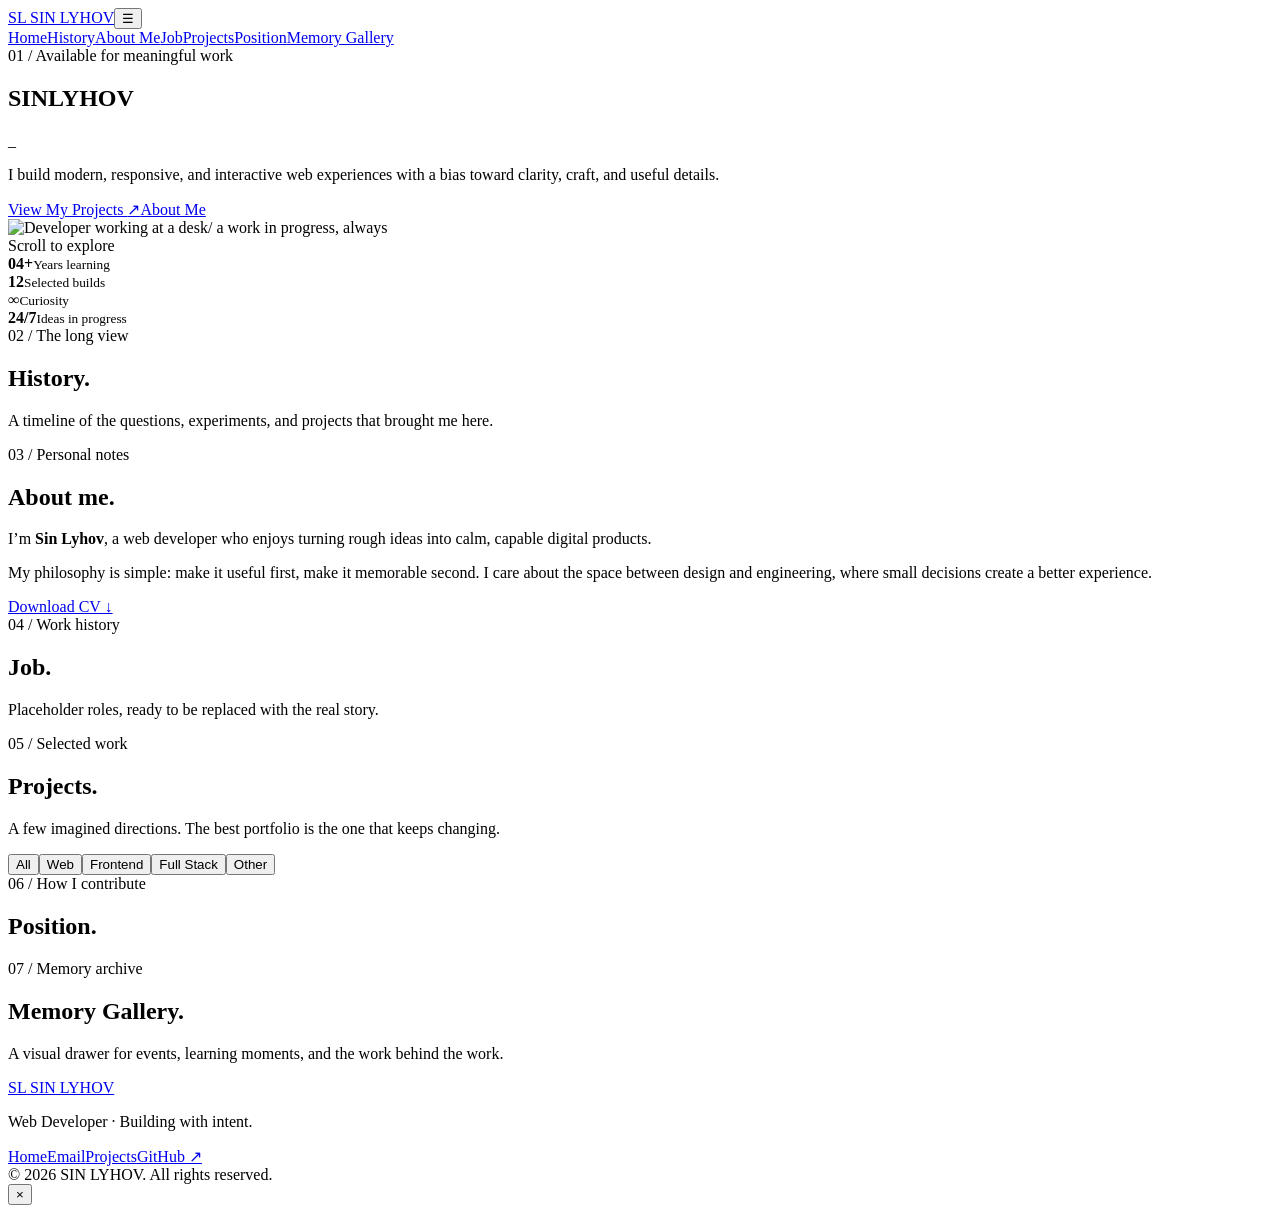
==== index.html @ 897a7275 "Feature Index Page" ====
<!doctype html>
<html lang="en">

<head>
    <meta charset="UTF-8">
    <meta name="viewport" content="width=device-width, initial-scale=1.0">
    <title>Sin Lyhov | Web Developer</title>
    <meta name="description"
        content="Personal portfolio of Sin Lyhov, a web developer creating modern and responsive web experiences.">
    <meta property="og:title" content="Sin Lyhov | Web Developer">
    <meta property="og:description" content="Modern, responsive, and interactive web experiences.">
    <link rel="stylesheet" href="styles.css">
</head>

<body>
    <nav class="nav" aria-label="Main navigation"><a class="brand" href="#home"><span class="brand-mark">SL</span> SIN
            LYHOV</a><button class="menu-btn" aria-label="Toggle navigation">☰</button>
        <div class="nav-links"><a class="active" href="#home">Home</a><a href="#history">History</a><a
                href="#about">About Me</a><a href="#job">Job</a><a href="#projects">Projects</a><a
                href="#position">Position</a><a href="#gallery">Memory Gallery</a></div>
    </nav>
    <main>
        <section class="hero" id="home">
            <div class="wrap hero-grid">
                <div><span class="eyebrow">01 / Available for meaningful work</span>
                    <h1>SIN<span>LYHOV</span></h1>
                    <div class="hero-copy">
                        <div class="typed" aria-label="Web Developer"></div><span class="cursor">_</span>
                        <p>I build modern, responsive, and interactive web experiences with a bias toward clarity,
                            craft, and useful details.</p>
                    </div>
                    <div class="actions"><a class="button" href="#projects">View My Projects <span>↗</span></a><a
                            class="button ghost" href="#about">About Me</a></div>
                </div>
                <div class="portrait-frame"><img class="portrait"
                        src="/image/image.png"
                        alt="Developer working at a desk"><span class="portrait-caption mono">/ a work in progress,
                        always</span></div>
            </div>
            <div class="wrap scroll-note">Scroll to explore</div>
        </section>
        <div class="wrap stats">
            <div class="stat"><strong>04+</strong><small>Years learning</small></div>
            <div class="stat"><strong>12</strong><small>Selected builds</small></div>
            <div class="stat"><strong>∞</strong><small>Curiosity</small></div>
            <div class="stat"><strong>24/7</strong><small>Ideas in progress</small></div>
        </div>
        <section class="section" id="history">
            <div class="wrap">
                <div class="section-heading">
                    <div><span class="eyebrow">02 / The long view</span>
                        <h2>History<span style="color:var(--lime)">.</span></h2>
                    </div>
                    <p class="lede">A timeline of the questions, experiments, and projects that brought me here.</p>
                </div>
                <div id="history-list" class="timeline"></div>
            </div>
        </section>
        <section class="section" id="about">
            <div class="wrap">
                <div class="section-heading">
                    <div><span class="eyebrow">03 / Personal notes</span>
                        <h2>About me<span style="color:var(--lime)">.</span></h2>
                    </div>
                </div>
                <div class="about-grid">
                    <div class="about-copy">
                        <p>I’m <strong>Sin Lyhov</strong>, a web developer who enjoys turning rough ideas into calm,
                            capable digital products.</p>
                        <p>My philosophy is simple: make it useful first, make it memorable second. I care about the
                            space between design and engineering, where small decisions create a better experience.</p>
                        <a class="button ghost" href="#" download>Download CV ↓</a>
                    </div>
                    <div id="skills" class="skill-grid"></div>
                </div>
            </div>
        </section>
        <section class="section" id="job">
            <div class="wrap">
                <div class="section-heading">
                    <div><span class="eyebrow">04 / Work history</span>
                        <h2>Job<span style="color:var(--lime)">.</span></h2>
                    </div>
                    <p class="lede">Placeholder roles, ready to be replaced with the real story.</p>
                </div>
                <div id="jobs" class="job-grid"></div>
            </div>
        </section>
        <section class="section" id="projects">
            <div class="wrap">
                <div class="section-heading">
                    <div><span class="eyebrow">05 / Selected work</span>
                        <h2>Projects<span style="color:var(--lime)">.</span></h2>
                    </div>
                    <p class="lede">A few imagined directions. The best portfolio is the one that keeps changing.</p>
                </div>
                <div class="project-filter"><button class="filter active" data-filter="All">All</button><button
                        class="filter" data-filter="Web">Web</button><button class="filter"
                        data-filter="Frontend">Frontend</button><button class="filter" data-filter="Full Stack">Full
                        Stack</button><button class="filter" data-filter="Other">Other</button></div>
                <div id="project-list" class="project-grid"></div>
            </div>
        </section>
        <section class="section" id="position">
            <div class="wrap">
                <div class="section-heading">
                    <div><span class="eyebrow">06 / How I contribute</span>
                        <h2>Position<span style="color:var(--lime)">.</span></h2>
                    </div>
                </div>
                <div id="positions" class="position-grid"></div>
            </div>
        </section>
        <section class="section" id="gallery">
            <div class="wrap">
                <div class="section-heading">
                    <div><span class="eyebrow">07 / Memory archive</span>
                        <h2>Memory Gallery<span style="color:var(--lime)">.</span></h2>
                    </div>
                    <p class="lede">A visual drawer for events, learning moments, and the work behind the work.</p>
                </div>
                <div id="gallery-list" class="gallery-grid"></div>
            </div>
        </section>
    </main>
    <footer class="footer">
        <div class="wrap">
            <div class="footer-row">
                <div><a class="brand" href="#home"><span class="brand-mark">SL</span> SIN LYHOV</a>
                    <p>Web Developer · Building with intent.</p>
                </div>
                <div class="footer-links"><a href="#home">Home</a><a href="mailto:hello@example.com">Email</a><a
                        href="#projects">Projects</a><a href="https://github.com" target="_blank"
                        rel="noreferrer">GitHub ↗</a></div>
            </div>
            <div class="copyright">© 2026 SIN LYHOV. All rights reserved.</div>
        </div>
    </footer>
    <div class="lightbox" role="dialog" aria-modal="true" aria-label="Image preview"><button class="close"
            aria-label="Close image preview">×</button><img src="" alt=""></div>
    <script src="data.js"></script>
    <script src="app.js"></script>
</body>

</html>
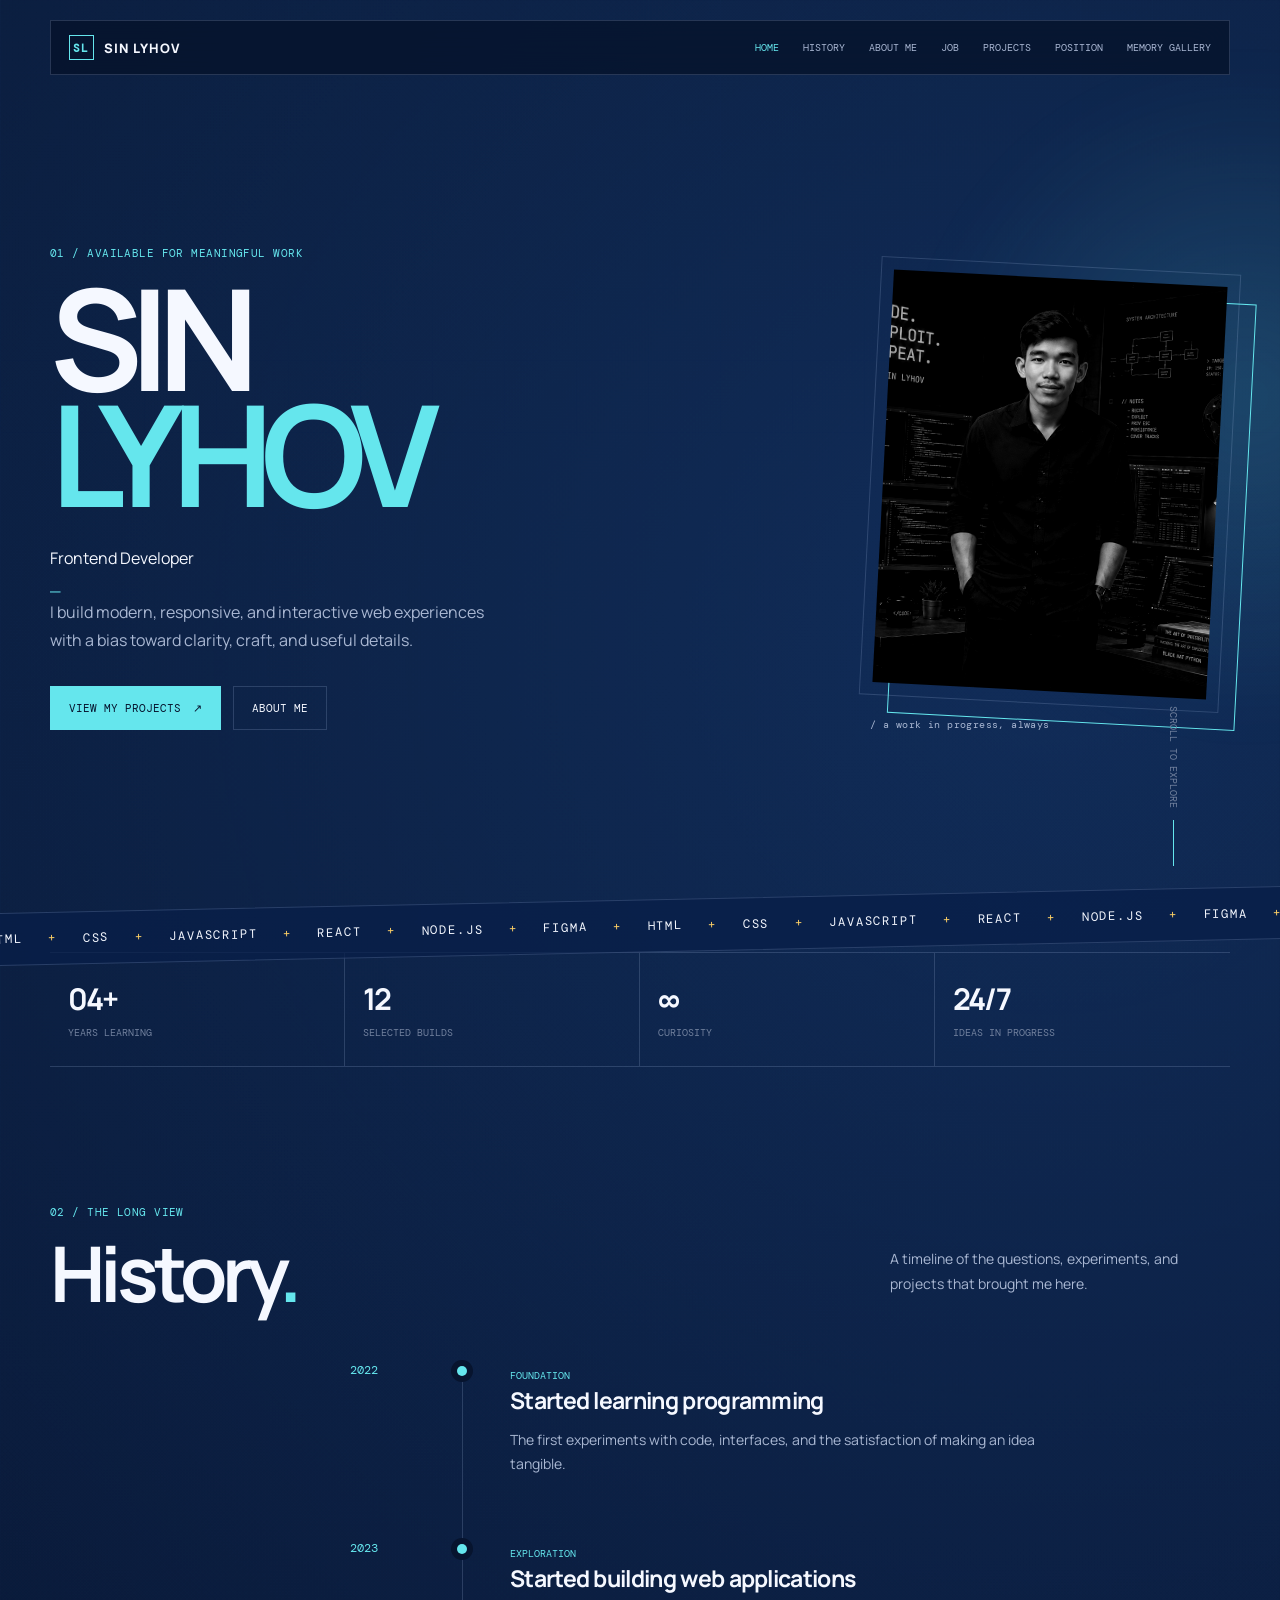
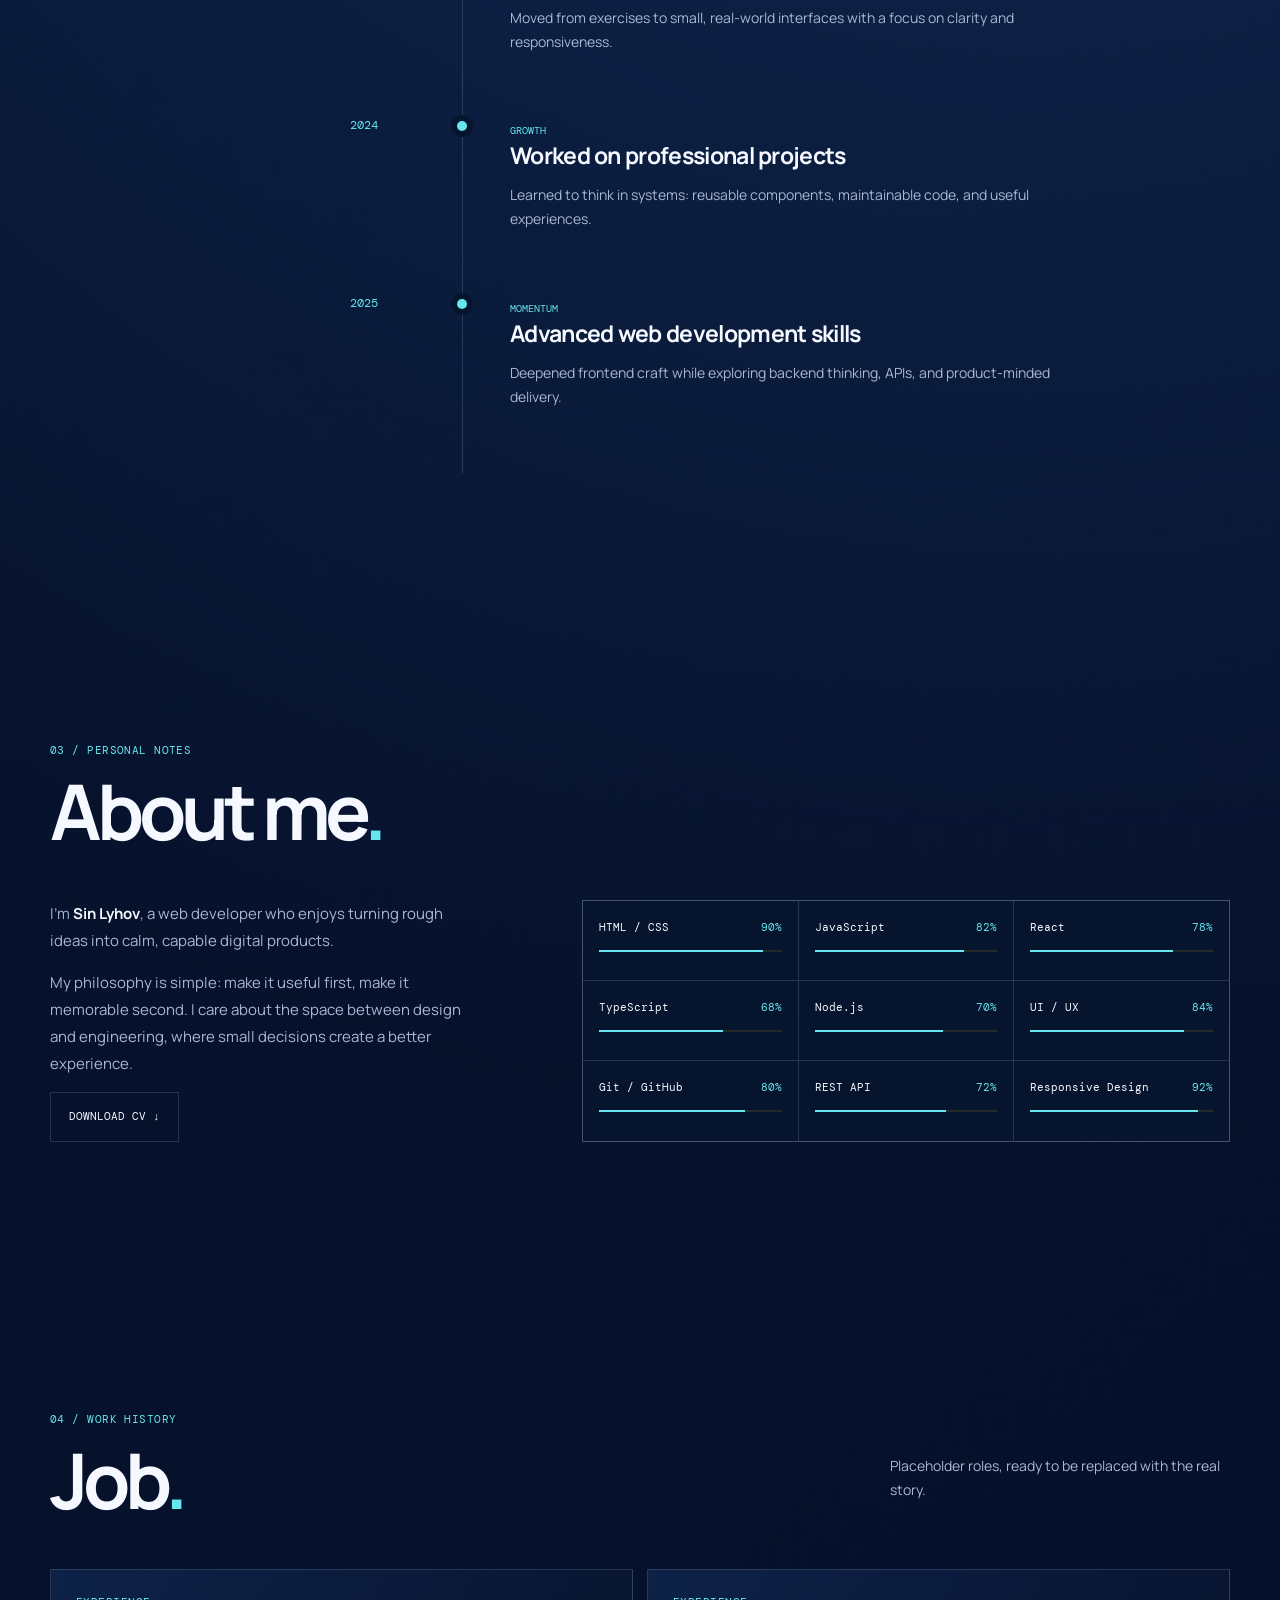
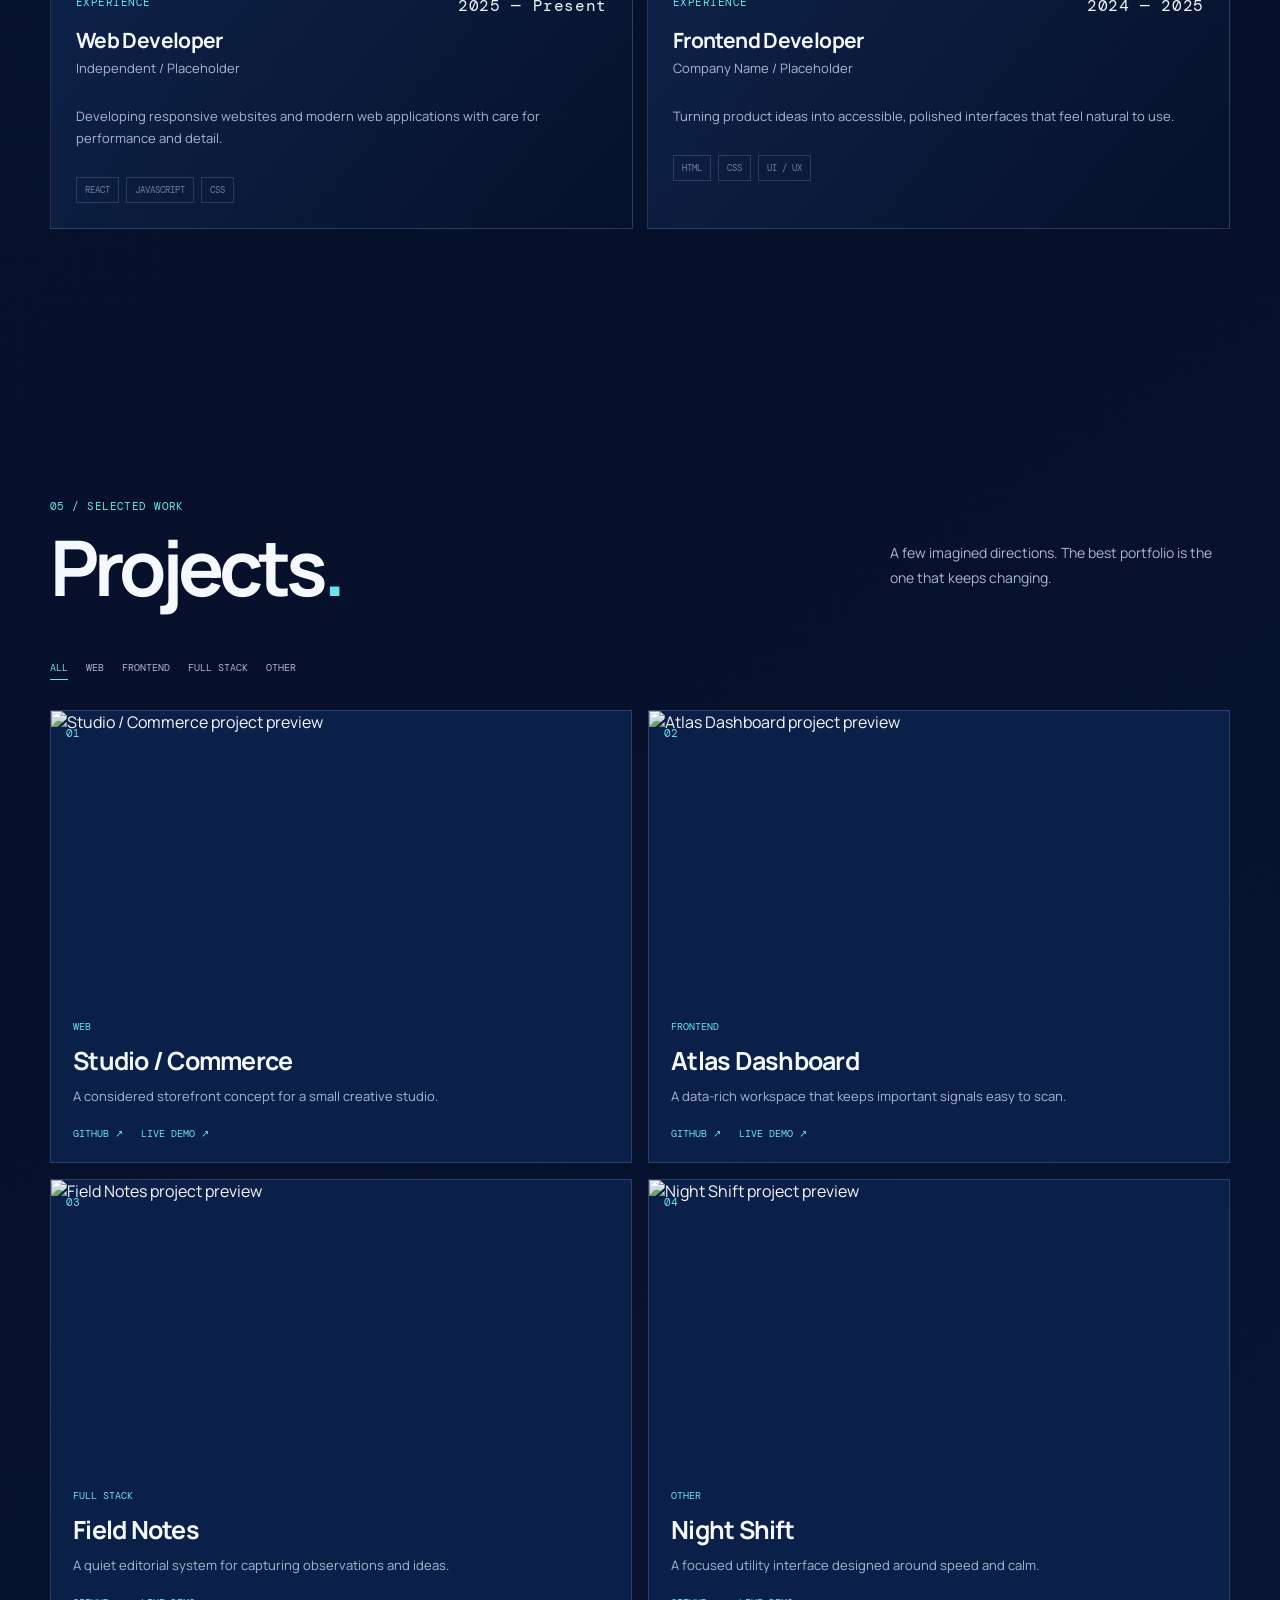
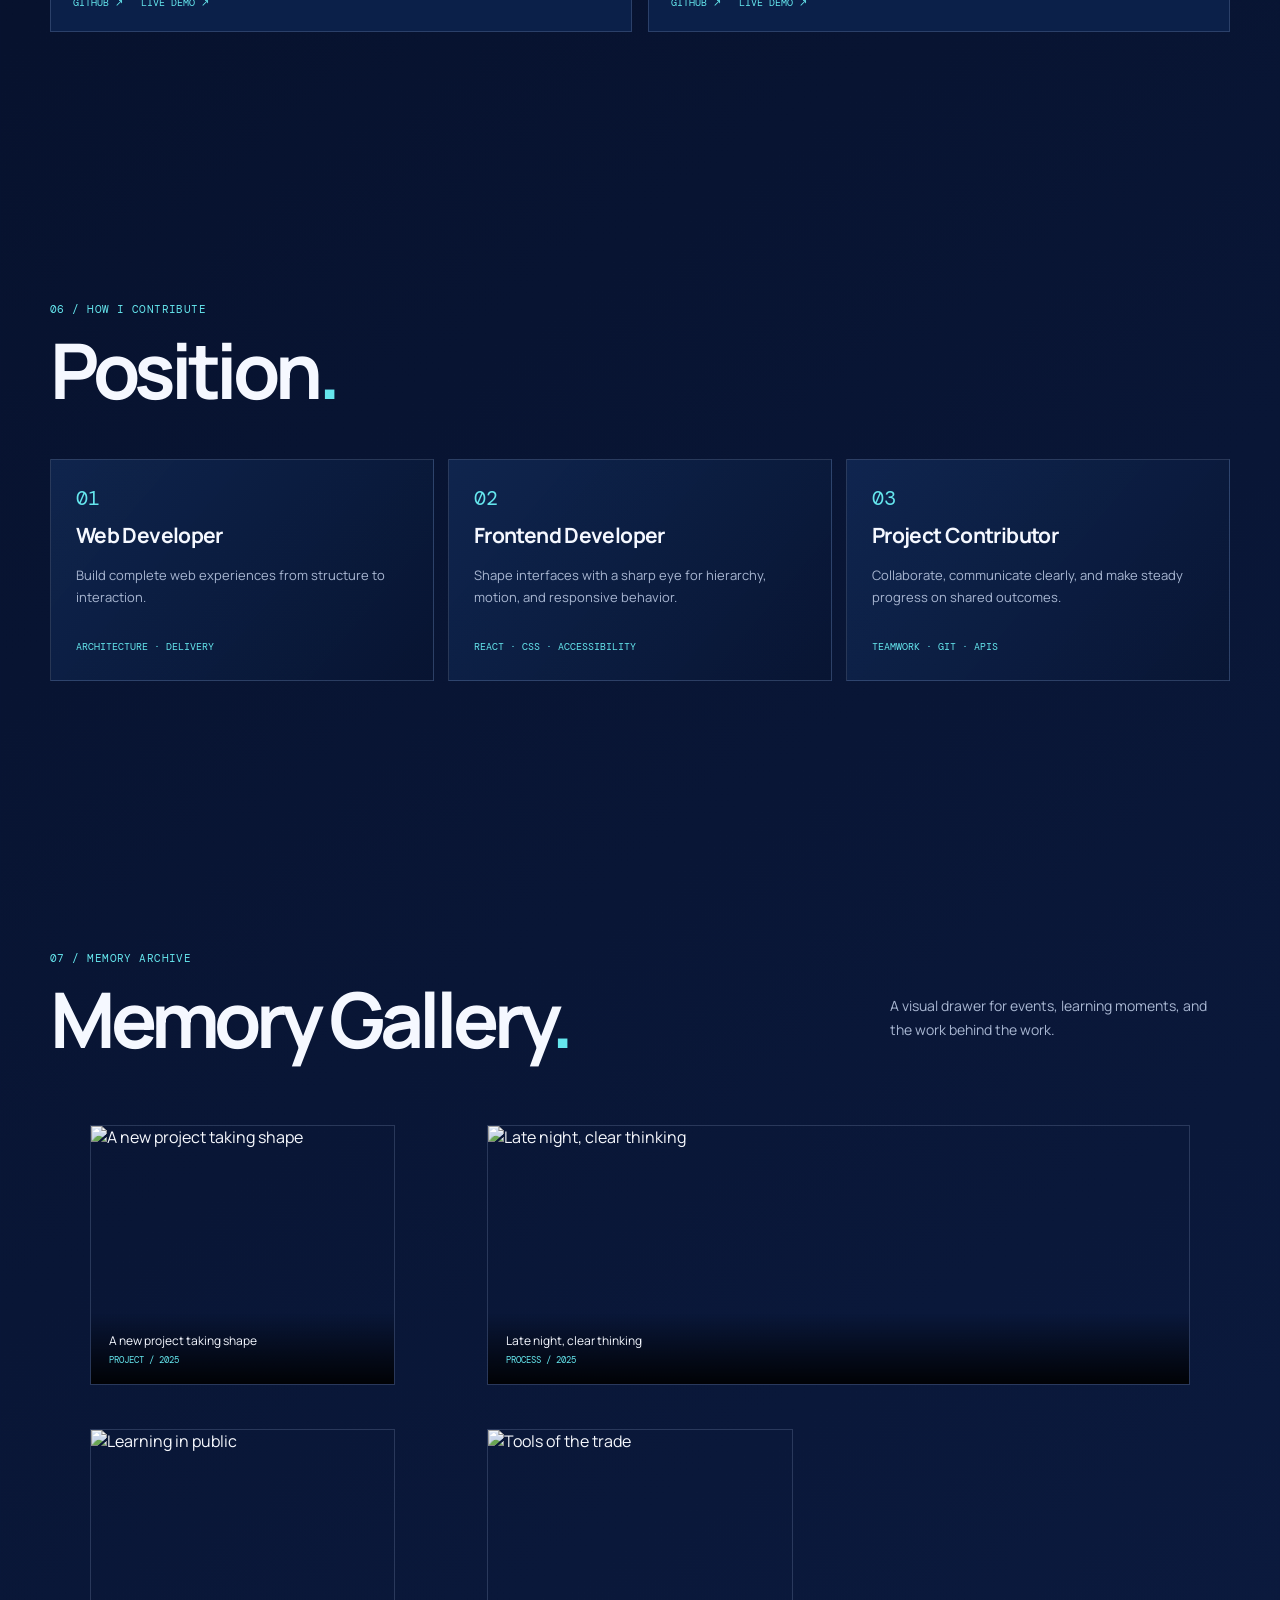
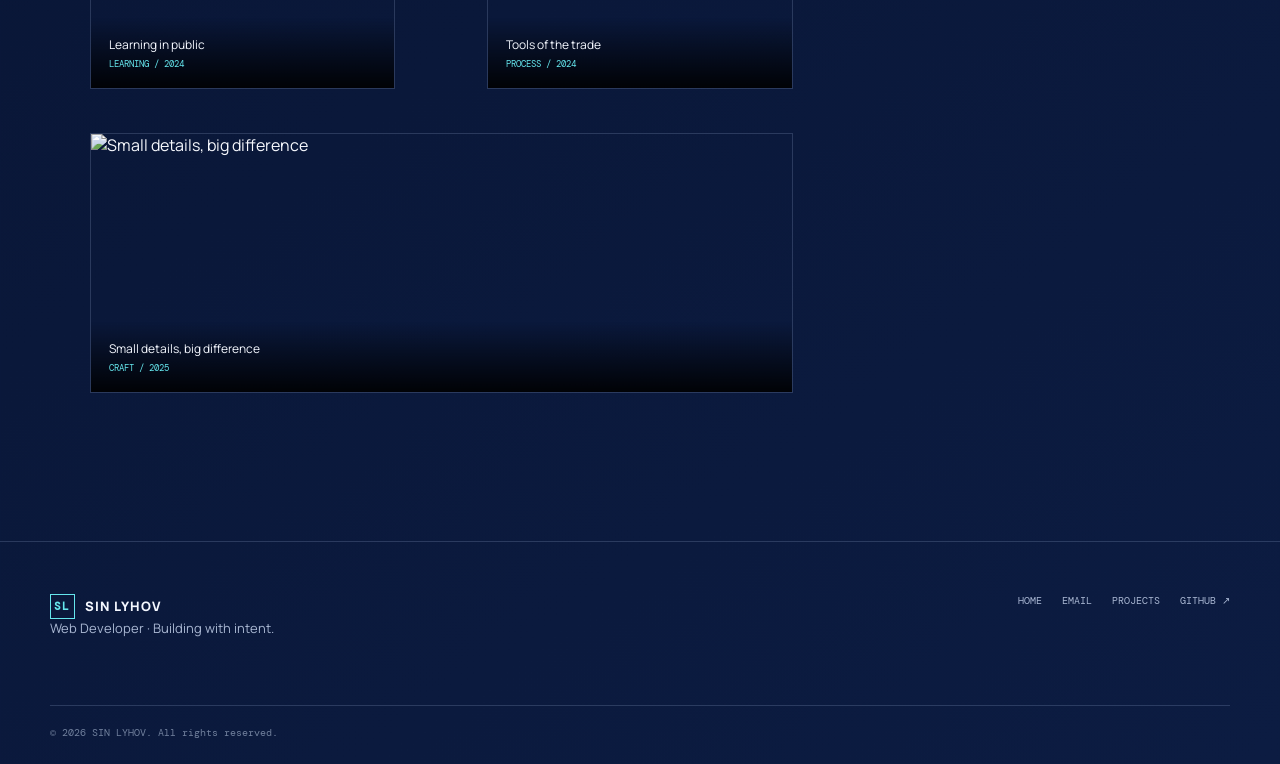
==== commit 888bf01f: "Correact page" ====
--- a/index.html
+++ b/index.html
@@ -33,12 +33,18 @@
                             class="button ghost" href="#about">About Me</a></div>
                 </div>
                 <div class="portrait-frame"><img class="portrait"
-                        src="/image/image.png"
+                    src="image/image.png"
                         alt="Developer working at a desk"><span class="portrait-caption mono">/ a work in progress,
                         always</span></div>
             </div>
             <div class="wrap scroll-note">Scroll to explore</div>
         </section>
+        <div class="language-marquee" aria-label="Technologies I work with">
+            <div class="language-track">
+                <span>HTML</span><b>+</b><span>CSS</span><b>+</b><span>JAVASCRIPT</span><b>+</b><span>REACT</span><b>+</b><span>NODE.JS</span><b>+</b><span>FIGMA</span><b>+</b>
+                <span>HTML</span><b>+</b><span>CSS</span><b>+</b><span>JAVASCRIPT</span><b>+</b><span>REACT</span><b>+</b><span>NODE.JS</span><b>+</b><span>FIGMA</span><b>+</b>
+            </div>
+        </div>
         <div class="wrap stats">
             <div class="stat"><strong>04+</strong><small>Years learning</small></div>
             <div class="stat"><strong>12</strong><small>Selected builds</small></div>
@@ -49,7 +55,7 @@
             <div class="wrap">
                 <div class="section-heading">
                     <div><span class="eyebrow">02 / The long view</span>
-                        <h2>History<span style="color:var(--lime)">.</span></h2>
+                        <h2>History<span style="color:var(--cyan)">.</span></h2>
                     </div>
                     <p class="lede">A timeline of the questions, experiments, and projects that brought me here.</p>
                 </div>
@@ -60,7 +66,7 @@
             <div class="wrap">
                 <div class="section-heading">
                     <div><span class="eyebrow">03 / Personal notes</span>
-                        <h2>About me<span style="color:var(--lime)">.</span></h2>
+                        <h2>About me<span style="color:var(--cyan)">.</span></h2>
                     </div>
                 </div>
                 <div class="about-grid">
@@ -79,7 +85,7 @@
             <div class="wrap">
                 <div class="section-heading">
                     <div><span class="eyebrow">04 / Work history</span>
-                        <h2>Job<span style="color:var(--lime)">.</span></h2>
+                        <h2>Job<span style="color:var(--cyan)">.</span></h2>
                     </div>
                     <p class="lede">Placeholder roles, ready to be replaced with the real story.</p>
                 </div>
@@ -90,7 +96,7 @@
             <div class="wrap">
                 <div class="section-heading">
                     <div><span class="eyebrow">05 / Selected work</span>
-                        <h2>Projects<span style="color:var(--lime)">.</span></h2>
+                        <h2>Projects<span style="color:var(--cyan)">.</span></h2>
                     </div>
                     <p class="lede">A few imagined directions. The best portfolio is the one that keeps changing.</p>
                 </div>
@@ -105,7 +111,7 @@
             <div class="wrap">
                 <div class="section-heading">
                     <div><span class="eyebrow">06 / How I contribute</span>
-                        <h2>Position<span style="color:var(--lime)">.</span></h2>
+                        <h2>Position<span style="color:var(--cyan)">.</span></h2>
                     </div>
                 </div>
                 <div id="positions" class="position-grid"></div>
@@ -115,7 +121,7 @@
             <div class="wrap">
                 <div class="section-heading">
                     <div><span class="eyebrow">07 / Memory archive</span>
-                        <h2>Memory Gallery<span style="color:var(--lime)">.</span></h2>
+                        <h2>Memory Gallery<span style="color:var(--cyan)">.</span></h2>
                     </div>
                     <p class="lede">A visual drawer for events, learning moments, and the work behind the work.</p>
                 </div>
--- a/styles.css
+++ b/styles.css
@@ -0,0 +1,944 @@
+@import url('https://fonts.googleapis.com/css2?family=DM+Mono:wght@400;500&family=Manrope:wght@400;500;600;700;800&display=swap');
+
+:root {
+    --ink: #f5f8ff;
+    --muted: #a9b7d2;
+    --dim: #71809d;
+    --line: rgba(190, 211, 246, .18);
+    --panel: rgba(13, 29, 62, .78);
+    --bg: #07142e;
+    --navy: #0b2350;
+    --cyan: #65e6ed;
+    --yellow: #ffd166;
+    --coral: #ff7b72;
+    --mono: 'DM Mono', monospace;
+    --sans: 'Manrope', sans-serif;
+}
+
+* {
+    box-sizing: border-box;
+}
+
+html {
+    scroll-behavior: smooth;
+}
+
+body {
+    margin: 0;
+    background: var(--bg);
+    color: var(--ink);
+    font-family: var(--sans);
+    overflow-x: hidden;
+    background-image: radial-gradient(circle at 82% 9%, rgba(40, 104, 190, .3), transparent 32%), linear-gradient(145deg, #07142e 0%, #06102a 52%, #0c1c42 100%);
+}
+
+body::before {
+    content: '';
+    position: fixed;
+    inset: 0;
+    pointer-events: none;
+    opacity: .18;
+    background-image: linear-gradient(rgba(143, 192, 255, .055) 1px, transparent 1px), linear-gradient(90deg, rgba(143, 192, 255, .055) 1px, transparent 1px);
+    background-size: 72px 72px;
+    mask-image: linear-gradient(to bottom, black, transparent 80%);
+    z-index: -2;
+}
+
+body::after {
+    content: '';
+    width: 55vw;
+    height: 55vw;
+    position: fixed;
+    right: -25vw;
+    top: 5vh;
+    background: radial-gradient(circle, rgba(101, 230, 237, .16), transparent 66%);
+    filter: blur(30px);
+    pointer-events: none;
+    z-index: -1;
+}
+
+a {
+    color: inherit;
+    text-decoration: none;
+}
+
+button {
+    font: inherit;
+}
+
+.wrap {
+    width: min(1180px, calc(100% - 64px));
+    margin: auto;
+}
+
+.mono,
+.eyebrow,
+.nav-index,
+.meta,
+.project-index {
+    font-family: var(--mono);
+    letter-spacing: .04em;
+}
+
+.eyebrow {
+    color: var(--cyan);
+    font-size: 11px;
+    text-transform: uppercase;
+}
+
+.section {
+    padding: 132px 0;
+    position: relative;
+}
+
+.section-heading {
+    display: flex;
+    justify-content: space-between;
+    align-items: end;
+    gap: 30px;
+    margin-bottom: 52px;
+}
+
+h1,
+h2,
+h3,
+p {
+    margin-top: 0;
+}
+
+h2 {
+    font-size: clamp(42px, 6vw, 82px);
+    line-height: .98;
+    letter-spacing: -.065em;
+    margin: 14px 0 0;
+    font-weight: 700;
+}
+
+h3 {
+    letter-spacing: -.03em;
+}
+
+.lede {
+    max-width: 340px;
+    color: var(--muted);
+    line-height: 1.75;
+    font-size: 14px;
+}
+
+.nav {
+    position: fixed;
+    top: 20px;
+    left: 50%;
+    transform: translateX(-50%);
+    width: min(1180px, calc(100% - 40px));
+    z-index: 20;
+    display: flex;
+    align-items: center;
+    justify-content: space-between;
+    padding: 14px 18px;
+    border: 1px solid var(--line);
+    background: rgba(6, 18, 43, .78);
+    backdrop-filter: blur(18px);
+    transition: .3s ease;
+}
+
+.nav.scrolled {
+    top: 10px;
+    padding-block: 10px;
+}
+
+.brand {
+    display: flex;
+    align-items: center;
+    gap: 10px;
+    font-size: 13px;
+    font-weight: 800;
+    letter-spacing: .08em;
+}
+
+.brand-mark {
+    width: 25px;
+    height: 25px;
+    border: 1px solid var(--cyan);
+    display: grid;
+    place-items: center;
+    color: var(--cyan);
+    font-family: var(--mono);
+    font-size: 11px;
+}
+
+.nav-links {
+    display: flex;
+    gap: 24px;
+    align-items: center;
+}
+
+.nav-links a {
+    color: var(--muted);
+    font-family: var(--mono);
+    font-size: 10px;
+    text-transform: uppercase;
+    transition: color .2s;
+}
+
+.nav-links a:hover,
+.nav-links a.active {
+    color: var(--cyan);
+}
+
+.menu-btn {
+    display: none;
+    border: 0;
+    color: var(--ink);
+    background: none;
+    cursor: pointer;
+    font-size: 22px;
+}
+
+.hero {
+    min-height: 100vh;
+    display: flex;
+    align-items: center;
+    padding: 160px 0 90px;
+    position: relative;
+}
+
+.hero-grid {
+    display: grid;
+    grid-template-columns: 1.2fr .8fr;
+    align-items: center;
+    gap: 80px;
+}
+
+.hero h1 {
+    font-size: clamp(64px, 11vw, 154px);
+    line-height: .82;
+    letter-spacing: -.09em;
+    margin: 18px 0 34px;
+    max-width: 800px;
+}
+
+.hero h1 span {
+    color: var(--cyan);
+    display: block;
+}
+
+.hero-copy {
+    max-width: 450px;
+    color: var(--muted);
+    font-size: 16px;
+    line-height: 1.7;
+}
+
+.typed {
+    color: var(--ink);
+    min-height: 1.7em;
+}
+
+.cursor {
+    color: var(--cyan);
+    animation: blink 1s step-end infinite;
+}
+
+@keyframes blink {
+    50% {
+        opacity: 0;
+    }
+}
+
+.actions {
+    display: flex;
+    gap: 12px;
+    margin-top: 32px;
+    flex-wrap: wrap;
+}
+
+.button {
+    display: inline-flex;
+    align-items: center;
+    gap: 12px;
+    border: 1px solid var(--cyan);
+    padding: 14px 18px;
+    color: #06132d;
+    background: var(--cyan);
+    font-family: var(--mono);
+    font-size: 11px;
+    text-transform: uppercase;
+    cursor: pointer;
+    transition: transform .2s, background .2s;
+}
+
+.button:hover {
+    transform: translateY(-3px);
+    background: #b9fbff;
+}
+
+.button.ghost {
+    background: transparent;
+    color: var(--ink);
+    border-color: var(--line);
+}
+
+.button.ghost:hover {
+    border-color: var(--cyan);
+    color: var(--cyan);
+}
+
+.portrait-frame {
+    width: min(100%, 360px);
+    aspect-ratio: .82;
+    margin-left: auto;
+    position: relative;
+    border: 1px solid var(--line);
+    padding: 12px;
+    transform: rotate(3deg);
+}
+
+.portrait-frame::before {
+    content: '';
+    position: absolute;
+    inset: 28px -18px -18px 28px;
+    border: 1px solid var(--cyan);
+    z-index: -1;
+}
+
+.portrait {
+    width: 100%;
+    height: 100%;
+    object-fit: cover;
+    filter: grayscale(100%) contrast(1.1);
+    display: block;
+}
+
+.portrait-caption {
+    position: absolute;
+    bottom: -32px;
+    left: 12px;
+    font-size: 10px;
+    color: var(--muted);
+    transform: rotate(-3deg);
+}
+
+.scroll-note {
+    position: absolute;
+    bottom: 34px;
+    left: 0;
+    color: var(--dim);
+    font-family: var(--mono);
+    font-size: 10px;
+    text-transform: uppercase;
+    writing-mode: vertical-rl;
+}
+
+.scroll-note::after {
+    content: '';
+    width: 1px;
+    height: 46px;
+    margin-top: 12px;
+    display: inline-block;
+    background: var(--cyan);
+}
+
+.language-marquee {
+    overflow: hidden;
+    border-top: 1px solid var(--line);
+    border-bottom: 1px solid var(--line);
+    background: rgba(9, 31, 73, .76);
+    transform: rotate(-1.2deg) scale(1.02);
+}
+
+.language-track {
+    display: flex;
+    width: max-content;
+    align-items: center;
+    gap: 25px;
+    padding: 17px 0;
+    color: var(--ink);
+    font: 12px var(--mono);
+    letter-spacing: .14em;
+    animation: marquee 28s linear infinite;
+}
+
+.language-track b {
+    color: var(--yellow);
+    font-weight: 400;
+}
+
+@keyframes marquee {
+    to { transform: translateX(-50%); }
+}
+
+.stats {
+    display: grid;
+    grid-template-columns: repeat(4, 1fr);
+    border-top: 1px solid var(--line);
+    border-bottom: 1px solid var(--line);
+}
+
+.stat {
+    padding: 25px 18px;
+    border-right: 1px solid var(--line);
+}
+
+.stat:last-child {
+    border: 0;
+}
+
+.stat strong {
+    display: block;
+    font-size: 30px;
+    letter-spacing: -.06em;
+}
+
+.stat small {
+    color: var(--dim);
+    font-family: var(--mono);
+    font-size: 10px;
+    text-transform: uppercase;
+}
+
+.timeline {
+    position: relative;
+    max-width: 880px;
+    margin-left: auto;
+}
+
+.timeline::before {
+    content: '';
+    position: absolute;
+    left: 112px;
+    top: 0;
+    bottom: 0;
+    width: 1px;
+    background: var(--line);
+}
+
+.timeline-item {
+    display: grid;
+    grid-template-columns: 112px 1fr;
+    gap: 48px;
+    padding: 0 0 50px;
+    position: relative;
+}
+
+.timeline-item::before {
+    content: '';
+    position: absolute;
+    left: 107px;
+    top: 4px;
+    width: 10px;
+    height: 10px;
+    background: var(--cyan);
+    border-radius: 50%;
+    box-shadow: 0 0 0 6px var(--bg);
+}
+
+.timeline-year {
+    color: var(--cyan);
+    font: 12px var(--mono);
+}
+
+.timeline h3 {
+    margin: 0 0 12px;
+    font-size: 23px;
+}
+
+.timeline p {
+    color: var(--muted);
+    line-height: 1.7;
+    max-width: 580px;
+    font-size: 14px;
+}
+
+.tag {
+    color: var(--cyan);
+    font: 10px var(--mono);
+    text-transform: uppercase;
+}
+
+.about-grid {
+    display: grid;
+    grid-template-columns: .8fr 1.2fr;
+    gap: 100px;
+}
+
+.about-copy {
+    color: var(--muted);
+    line-height: 1.8;
+    font-size: 15px;
+}
+
+.about-copy strong {
+    color: var(--ink);
+}
+
+.skill-grid {
+    display: grid;
+    grid-template-columns: repeat(3, 1fr);
+    gap: 1px;
+    background: var(--line);
+    border: 1px solid var(--line);
+}
+
+.skill {
+    background: var(--bg);
+    padding: 19px 16px;
+}
+
+.skill-name {
+    display: flex;
+    justify-content: space-between;
+    font: 11px var(--mono);
+}
+
+.skill-name span {
+    color: var(--cyan);
+}
+
+.skill-bar {
+    height: 2px;
+    background: #252a26;
+    margin-top: 16px;
+}
+
+.skill-bar i {
+    display: block;
+    height: 100%;
+    width: var(--level);
+    background: var(--cyan);
+}
+
+.job-grid,
+.position-grid {
+    display: grid;
+    grid-template-columns: repeat(2, 1fr);
+    gap: 14px;
+}
+
+.job,
+.position {
+    border: 1px solid var(--line);
+    padding: 25px;
+    background: linear-gradient(130deg, rgba(39, 91, 166, .24), rgba(7, 20, 46, .3));
+    transition: transform .25s, border-color .25s;
+}
+
+.job:hover,
+.position:hover {
+    transform: translateY(-5px);
+    border-color: rgba(101, 230, 237, .7);
+}
+
+.job-top {
+    display: flex;
+    justify-content: space-between;
+    gap: 20px;
+}
+
+.job h3,
+.position h3 {
+    font-size: 21px;
+    margin: 10px 0 5px;
+}
+
+.job-company,
+.position p {
+    color: var(--muted);
+    font-size: 13px;
+}
+
+.job p {
+    color: var(--muted);
+    font-size: 13px;
+    line-height: 1.7;
+    margin: 28px 0;
+}
+
+.chip-row {
+    display: flex;
+    gap: 7px;
+    flex-wrap: wrap;
+}
+
+.chip {
+    color: var(--dim);
+    border: 1px solid var(--line);
+    padding: 6px 8px;
+    font: 9px var(--mono);
+    text-transform: uppercase;
+}
+
+.project-filter {
+    display: flex;
+    gap: 18px;
+    margin-bottom: 30px;
+    flex-wrap: wrap;
+}
+
+.filter {
+    color: var(--muted);
+    background: none;
+    border: 0;
+    border-bottom: 1px solid transparent;
+    padding: 5px 0;
+    font: 10px var(--mono);
+    text-transform: uppercase;
+    cursor: pointer;
+}
+
+.filter.active,
+.filter:hover {
+    color: var(--cyan);
+    border-color: var(--cyan);
+}
+
+.project-grid {
+    display: grid;
+    grid-template-columns: repeat(2, 1fr);
+    gap: 16px;
+}
+
+.project {
+    border: 1px solid var(--line);
+    overflow: hidden;
+    background: #0b2049;
+}
+
+.project-image {
+    height: 280px;
+    overflow: hidden;
+    position: relative;
+}
+
+.project-image img {
+    width: 100%;
+    height: 100%;
+    object-fit: cover;
+    display: block;
+    filter: saturate(.65);
+    transition: transform .5s, filter .5s;
+}
+
+.project:hover img {
+    transform: scale(1.06);
+    filter: saturate(1);
+}
+
+.project-number {
+    position: absolute;
+    top: 15px;
+    left: 15px;
+    color: var(--cyan);
+    font: 11px var(--mono);
+}
+
+.project-body {
+    padding: 22px;
+}
+
+.project-body h3 {
+    font-size: 25px;
+    margin: 8px 0;
+}
+
+.project-body p {
+    color: var(--muted);
+    line-height: 1.6;
+    font-size: 13px;
+}
+
+.project-links {
+    display: flex;
+    gap: 18px;
+    margin-top: 20px;
+    font: 10px var(--mono);
+    color: var(--cyan);
+    text-transform: uppercase;
+}
+
+.project-links a:hover {
+    text-decoration: underline;
+}
+
+.position-grid {
+    grid-template-columns: repeat(3, 1fr);
+}
+
+.position-icon {
+    color: var(--cyan);
+    font: 20px var(--mono);
+}
+
+.position p {
+    line-height: 1.7;
+    margin: 15px 0 25px;
+}
+
+.position strong {
+    font: 10px var(--mono);
+    color: var(--cyan);
+    text-transform: uppercase;
+}
+
+.gallery-grid {
+    display: grid;
+    grid-template-columns: repeat(12, 1fr);
+    gap: 12px;
+}
+
+.gallery-item {
+    grid-column: span 4;
+    position: relative;
+    height: 260px;
+    overflow: hidden;
+    cursor: pointer;
+    border: 1px solid var(--line);
+}
+
+.gallery-item:nth-child(2),
+.gallery-item:nth-child(5) {
+    grid-column: span 8;
+}
+
+.gallery-item img {
+    width: 100%;
+    height: 100%;
+    object-fit: cover;
+    transition: transform .5s;
+    filter: saturate(.7);
+}
+
+.gallery-item:hover img {
+    transform: scale(1.08);
+    filter: saturate(1);
+}
+
+.gallery-caption {
+    position: absolute;
+    inset: auto 0 0;
+    padding: 18px;
+    background: linear-gradient(transparent, rgba(0, 0, 0, .9));
+    font-size: 12px;
+}
+
+.gallery-caption small {
+    display: block;
+    color: var(--cyan);
+    font: 9px var(--mono);
+    margin-top: 5px;
+}
+
+.footer {
+    border-top: 1px solid var(--line);
+    padding: 52px 0 25px;
+}
+
+.footer-row {
+    display: flex;
+    justify-content: space-between;
+    gap: 25px;
+    align-items: start;
+}
+
+.footer p {
+    color: var(--muted);
+    font-size: 13px;
+}
+
+.footer-links {
+    display: flex;
+    gap: 20px;
+    color: var(--muted);
+    font: 10px var(--mono);
+    text-transform: uppercase;
+}
+
+.footer-links a:hover {
+    color: var(--cyan);
+}
+
+.copyright {
+    border-top: 1px solid var(--line);
+    padding-top: 20px;
+    margin-top: 55px;
+    color: var(--dim);
+    font: 10px var(--mono);
+}
+
+.lightbox {
+    position: fixed;
+    inset: 0;
+    background: rgba(5, 7, 6, .93);
+    display: none;
+    place-items: center;
+    z-index: 30;
+    padding: 30px;
+}
+
+.lightbox.open {
+    display: grid;
+}
+
+.lightbox img {
+    max-width: min(900px, 95vw);
+    max-height: 80vh;
+    object-fit: contain;
+}
+
+.close {
+    position: fixed;
+    top: 30px;
+    right: 35px;
+    background: none;
+    border: 0;
+    color: var(--ink);
+    font-size: 28px;
+    cursor: pointer;
+}
+
+.reveal {
+    opacity: 0;
+    transform: translateY(24px);
+    transition: opacity .7s ease, transform .7s ease;
+}
+
+.reveal.visible {
+    opacity: 1;
+    transform: none;
+}
+
+@media (max-width: 760px) {
+    .wrap {
+        width: min(100% - 36px, 560px);
+    }
+
+    .nav {
+        width: calc(100% - 24px);
+        top: 12px;
+    }
+
+    .menu-btn {
+        display: block;
+    }
+
+    .nav-links {
+        position: absolute;
+        top: 60px;
+        right: 0;
+        left: 0;
+        display: none;
+        flex-direction: column;
+        align-items: stretch;
+        gap: 0;
+        padding: 8px;
+        border: 1px solid var(--line);
+        background: rgba(6, 18, 43, .98);
+    }
+
+    .nav-links.open {
+        display: flex;
+    }
+
+    .nav-links a {
+        padding: 14px;
+    }
+
+    .hero {
+        padding-top: 130px;
+    }
+
+    .hero-grid,
+    .about-grid {
+        grid-template-columns: 1fr;
+        gap: 55px;
+    }
+
+    .hero h1 {
+        font-size: clamp(61px, 20vw, 110px);
+    }
+
+    .portrait-frame {
+        margin: 0 auto;
+        width: min(80%, 310px);
+    }
+
+    .stats {
+        grid-template-columns: repeat(2, 1fr);
+    }
+
+    .stat:nth-child(2) {
+        border-right: 0;
+    }
+
+    .stat:nth-child(-n+2) {
+        border-bottom: 1px solid var(--line);
+    }
+
+    .section {
+        padding: 90px 0;
+    }
+
+    .section-heading {
+        display: block;
+        margin-bottom: 35px;
+    }
+
+    .section-heading .lede {
+        margin-top: 22px;
+    }
+
+    .timeline::before {
+        left: 74px;
+    }
+
+    .timeline-item {
+        grid-template-columns: 74px 1fr;
+        gap: 28px;
+    }
+
+    .timeline-item::before {
+        left: 69px;
+    }
+
+    .job-grid,
+    .project-grid,
+    .position-grid {
+        grid-template-columns: 1fr;
+    }
+
+    .skill-grid {
+        grid-template-columns: repeat(2, 1fr);
+    }
+
+    .gallery-item,
+    .gallery-item:nth-child(2),
+    .gallery-item:nth-child(5) {
+        grid-column: span 6;
+        height: 190px;
+    }
+
+    .footer-row {
+        display: block;
+    }
+
+    .footer-links {
+        margin-top: 25px;
+        flex-wrap: wrap;
+    }
+}
+
+@media (prefers-reduced-motion: reduce) {
+
+    *,
+    *::before,
+    *::after {
+        animation-duration: .01ms !important;
+        scroll-behavior: auto !important;
+        transition-duration: .01ms !important;
+    }
+
+    .reveal {
+        opacity: 1;
+        transform: none;
+    }
+}
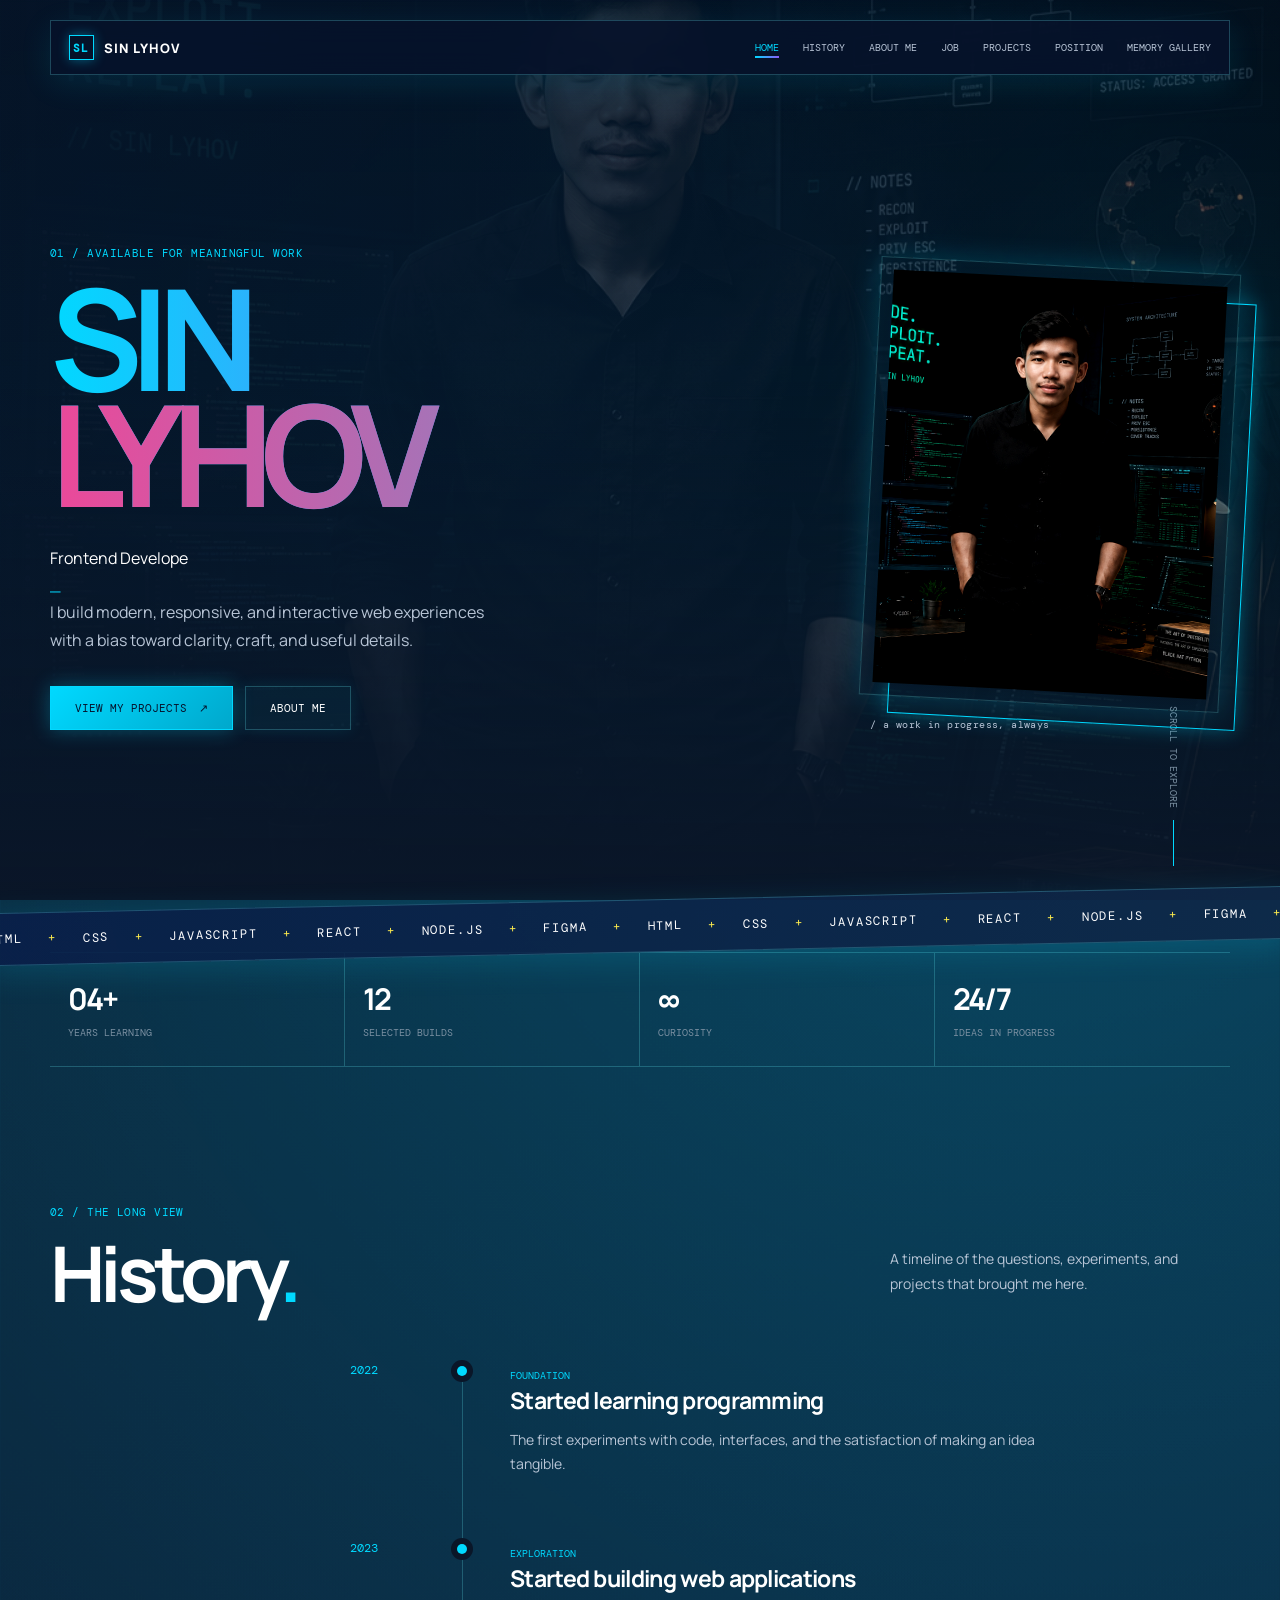
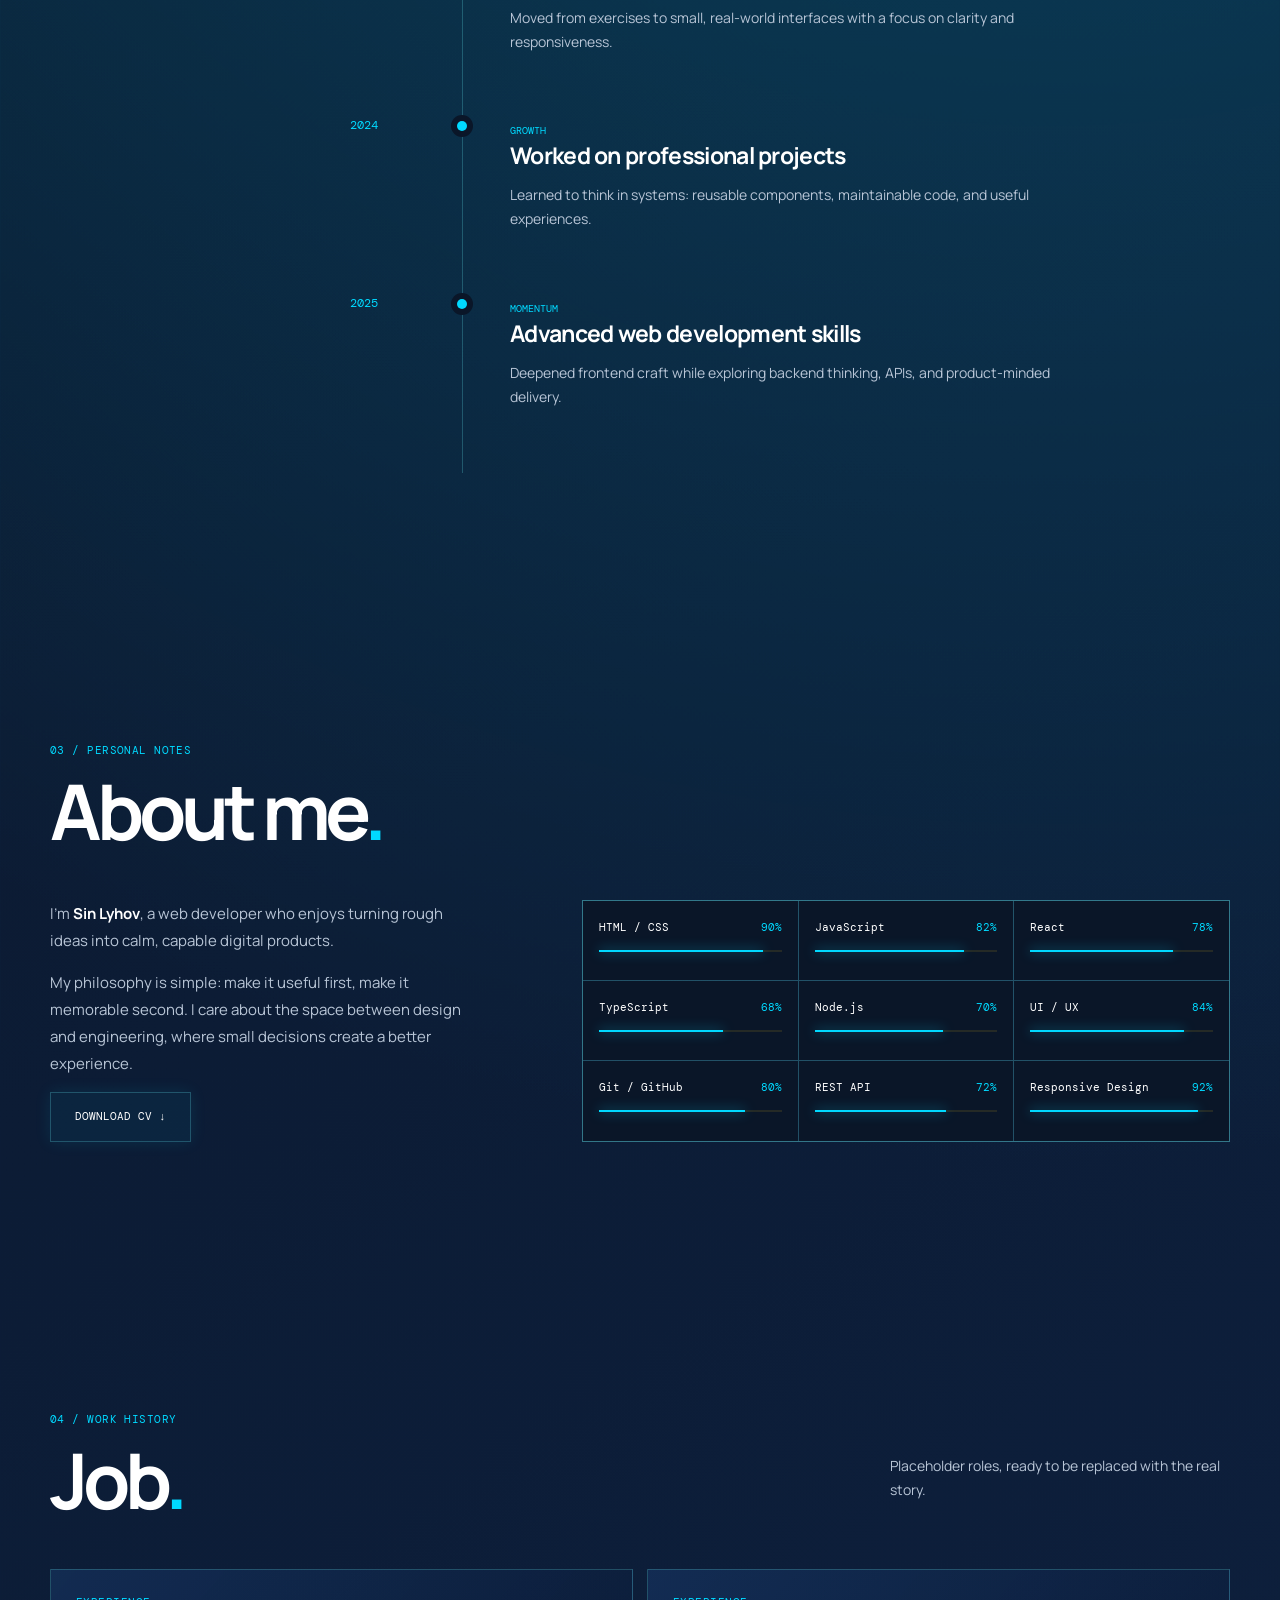
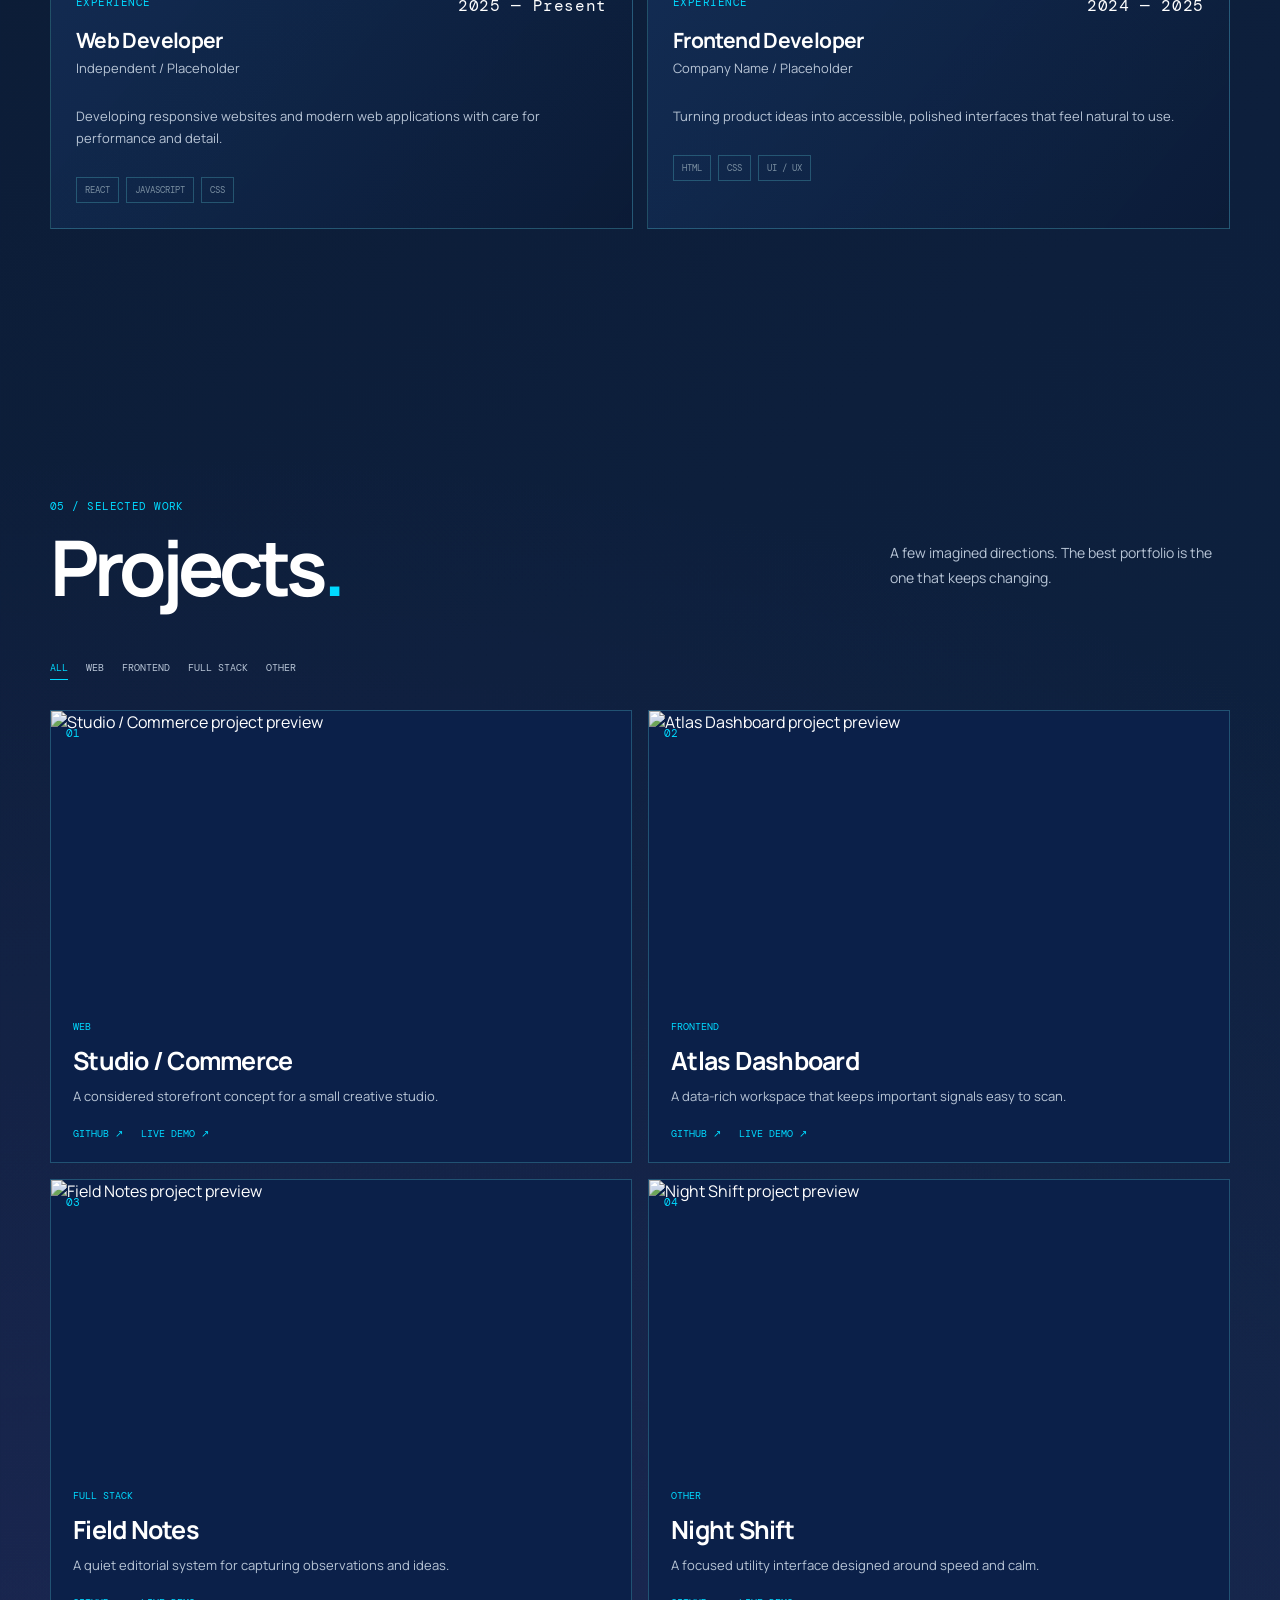
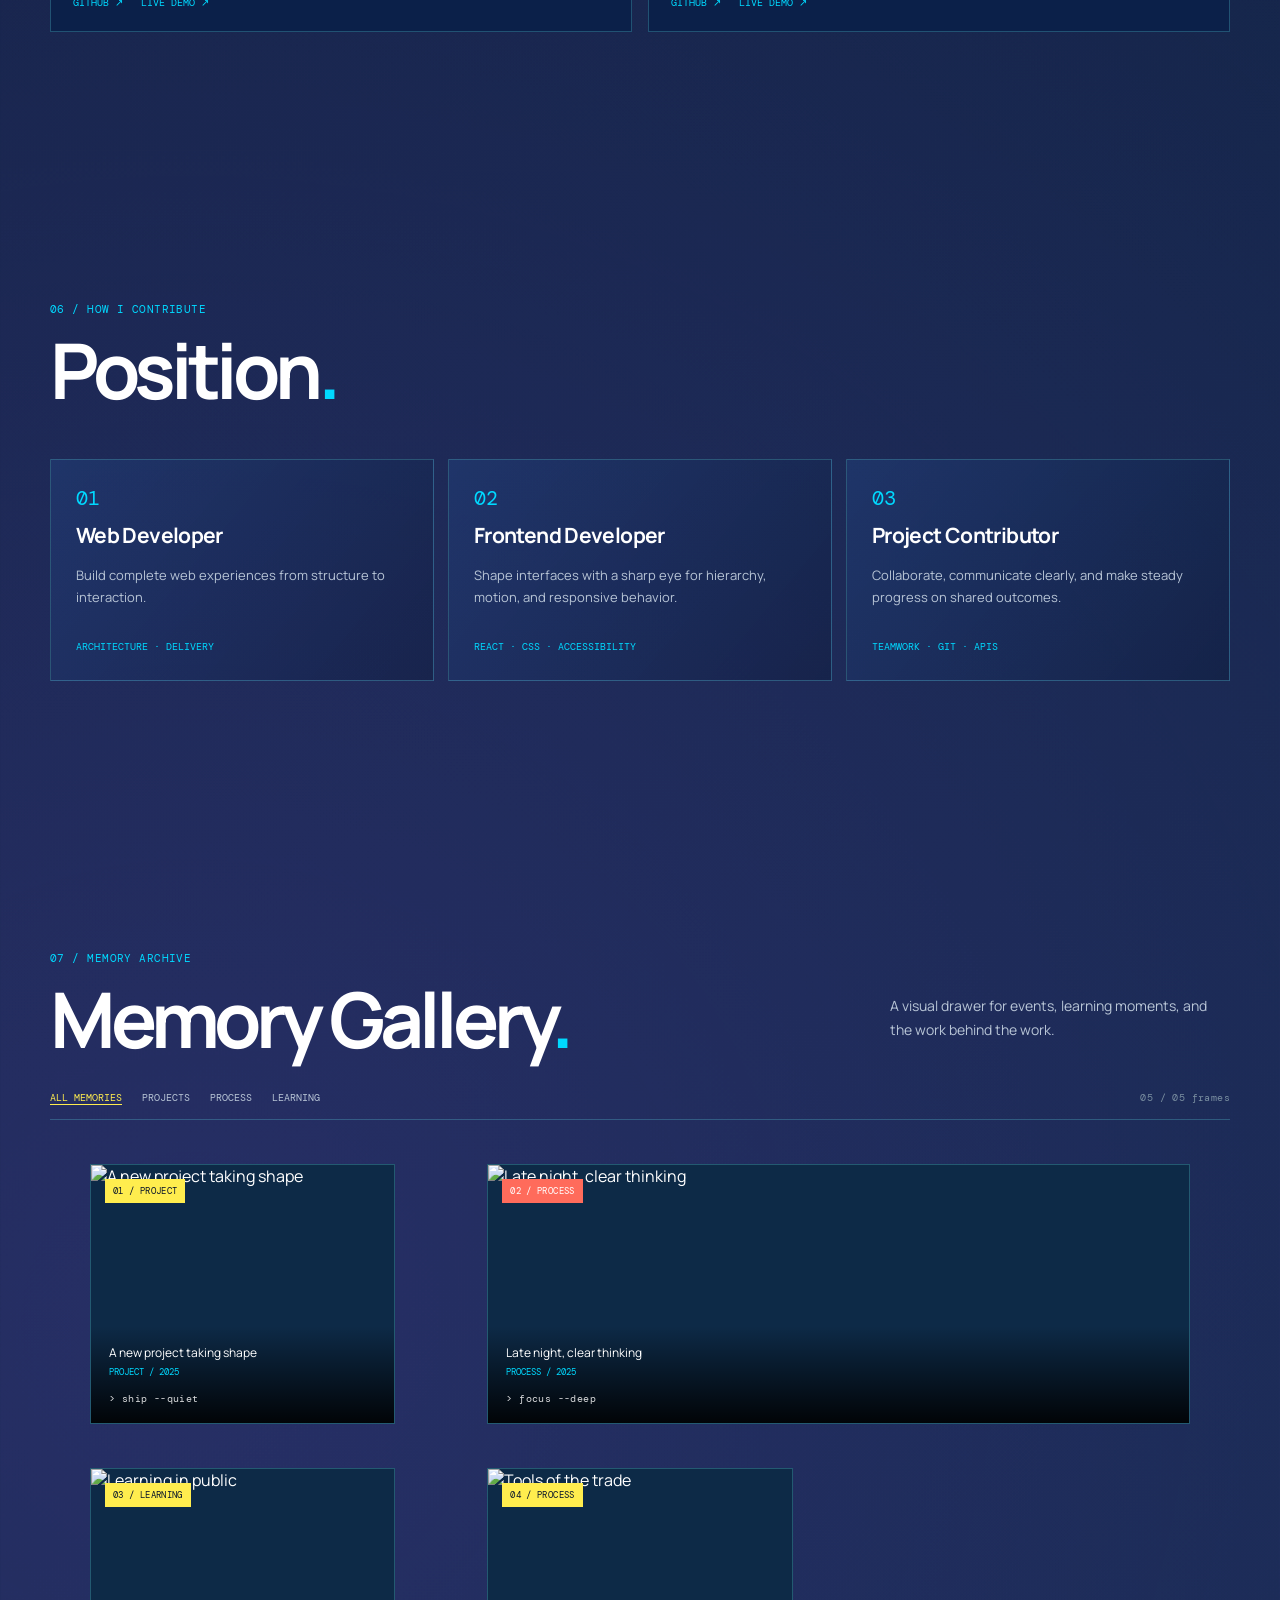
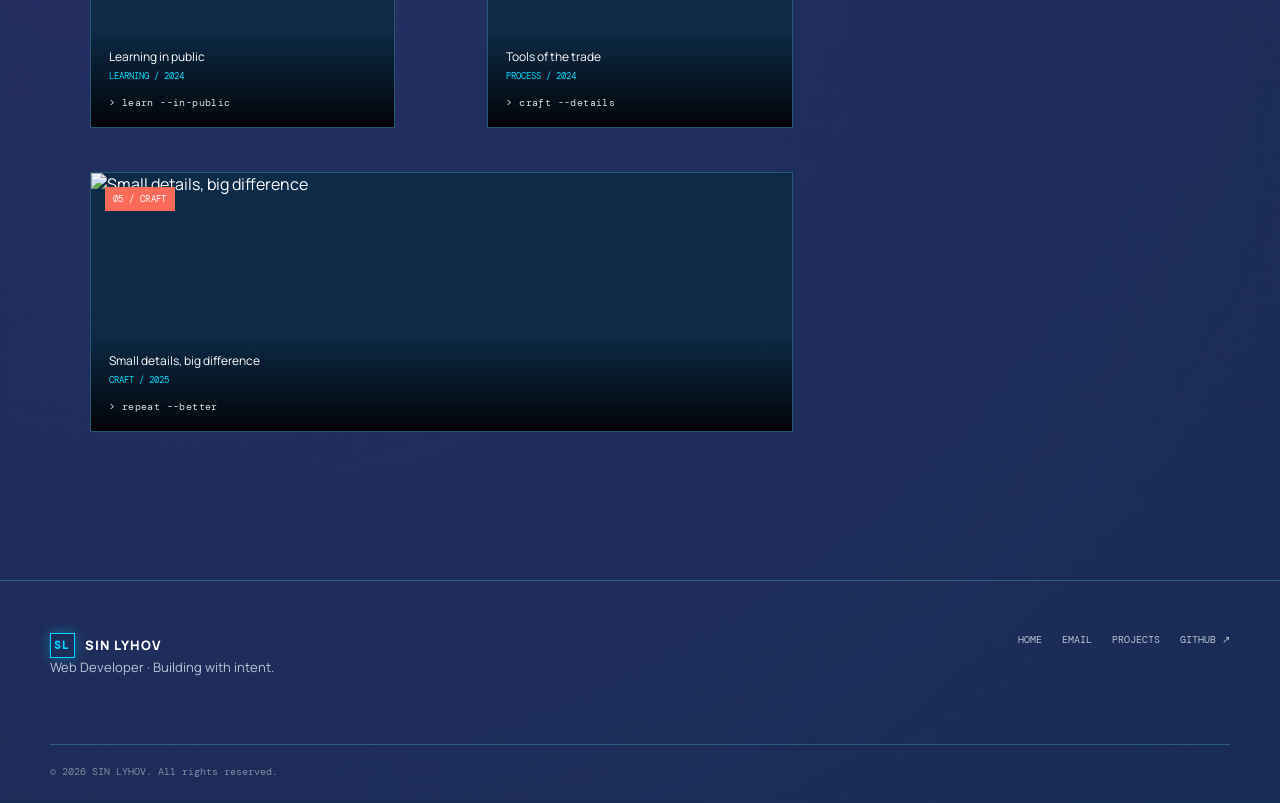
==== commit fae86b2f: "Rechange again" ====
--- a/index.html
+++ b/index.html
@@ -125,6 +125,15 @@
                     </div>
                     <p class="lede">A visual drawer for events, learning moments, and the work behind the work.</p>
                 </div>
+                <div class="gallery-toolbar" aria-label="Filter memory gallery">
+                    <div class="gallery-filter" role="group" aria-label="Memory types">
+                        <button class="gallery-filter-btn active" data-gallery-filter="all">All memories</button>
+                        <button class="gallery-filter-btn" data-gallery-filter="project">Projects</button>
+                        <button class="gallery-filter-btn" data-gallery-filter="process">Process</button>
+                        <button class="gallery-filter-btn" data-gallery-filter="learning">Learning</button>
+                    </div>
+                    <span class="gallery-count mono"><span id="gallery-count">05</span> / 05 frames</span>
+                </div>
                 <div id="gallery-list" class="gallery-grid"></div>
             </div>
         </section>
@@ -144,6 +153,7 @@
     </footer>
     <div class="lightbox" role="dialog" aria-modal="true" aria-label="Image preview"><button class="close"
             aria-label="Close image preview">×</button><img src="" alt=""></div>
+        <div class="toast" role="status" aria-live="polite"></div>
     <script src="data.js"></script>
     <script src="app.js"></script>
 </body>
--- a/styles.css
+++ b/styles.css
@@ -1,16 +1,18 @@
 @import url('https://fonts.googleapis.com/css2?family=DM+Mono:wght@400;500&family=Manrope:wght@400;500;600;700;800&display=swap');
 
 :root {
-    --ink: #f5f8ff;
-    --muted: #a9b7d2;
-    --dim: #71809d;
-    --line: rgba(190, 211, 246, .18);
-    --panel: rgba(13, 29, 62, .78);
-    --bg: #07142e;
-    --navy: #0b2350;
-    --cyan: #65e6ed;
-    --yellow: #ffd166;
-    --coral: #ff7b72;
+    --ink: #ffffff;
+    --muted: #b8c5d6;
+    --dim: #7a8fa1;
+    --line: rgba(101, 230, 237, .25);
+    --panel: rgba(10, 25, 50, .85);
+    --bg: #0a1628;
+    --navy: #0d2a47;
+    --cyan: #00d9ff;
+    --yellow: #ffed4e;
+    --coral: #ff6b5b;
+    --purple: #8b5cf6;
+    --pink: #ec4899;
     --mono: 'DM Mono', monospace;
     --sans: 'Manrope', sans-serif;
 }
@@ -29,7 +31,7 @@
     color: var(--ink);
     font-family: var(--sans);
     overflow-x: hidden;
-    background-image: radial-gradient(circle at 82% 9%, rgba(40, 104, 190, .3), transparent 32%), linear-gradient(145deg, #07142e 0%, #06102a 52%, #0c1c42 100%);
+    background-image: radial-gradient(circle at 82% 9%, rgba(0, 217, 255, .25), transparent 32%), radial-gradient(circle at 15% 85%, rgba(139, 92, 246, .2), transparent 40%), linear-gradient(145deg, #0a1628 0%, #0d1f3c 52%, #0f2847 100%);
 }
 
 body::before {
@@ -51,10 +53,20 @@
     position: fixed;
     right: -25vw;
     top: 5vh;
-    background: radial-gradient(circle, rgba(101, 230, 237, .16), transparent 66%);
-    filter: blur(30px);
+    background: radial-gradient(circle, rgba(0, 217, 255, .2), transparent 60%);
+    filter: blur(50px);
     pointer-events: none;
     z-index: -1;
+    animation: glow 8s ease-in-out infinite;
+}
+
+@keyframes glow {
+    0%, 100% {
+        opacity: 1;
+    }
+    50% {
+        opacity: 1.3;
+    }
 }
 
 a {
@@ -137,8 +149,9 @@
     justify-content: space-between;
     padding: 14px 18px;
     border: 1px solid var(--line);
-    background: rgba(6, 18, 43, .78);
-    backdrop-filter: blur(18px);
+    background: rgba(6, 18, 43, .85);
+    backdrop-filter: blur(20px);
+    box-shadow: 0 8px 32px rgba(0, 217, 255, .1);
     transition: .3s ease;
 }
 
@@ -159,12 +172,14 @@
 .brand-mark {
     width: 25px;
     height: 25px;
-    border: 1px solid var(--cyan);
+    border: 1.5px solid var(--cyan);
     display: grid;
     place-items: center;
     color: var(--cyan);
     font-family: var(--mono);
     font-size: 11px;
+    box-shadow: 0 0 12px rgba(0, 217, 255, .4);
+    transition: all .3s ease;
 }
 
 .nav-links {
@@ -178,7 +193,24 @@
     font-family: var(--mono);
     font-size: 10px;
     text-transform: uppercase;
-    transition: color .2s;
+    transition: all .3s ease;
+    position: relative;
+}
+
+.nav-links a::after {
+    content: '';
+    position: absolute;
+    bottom: -4px;
+    left: 0;
+    width: 0;
+    height: 2px;
+    background: linear-gradient(90deg, var(--cyan), var(--purple));
+    transition: width .3s ease;
+}
+
+.nav-links a:hover::after,
+.nav-links a.active::after {
+    width: 100%;
 }
 
 .nav-links a:hover,
@@ -201,6 +233,29 @@
     align-items: center;
     padding: 160px 0 90px;
     position: relative;
+    isolation: isolate;
+    overflow: hidden;
+}
+
+.hero::before {
+    content: '';
+    position: absolute;
+    inset: 0;
+    background-image: linear-gradient(90deg, rgba(7, 20, 46, .98) 0%, rgba(7, 20, 46, .82) 43%, rgba(7, 20, 46, .38) 100%), url('image/image.png');
+    background-position: center, 68% center;
+    background-size: cover;
+    filter: saturate(.72) contrast(1.05);
+    opacity: .72;
+    z-index: -2;
+}
+
+.hero::after {
+    content: '';
+    position: absolute;
+    inset: 0;
+    background: linear-gradient(180deg, rgba(4, 13, 31, .22), transparent 42%, var(--bg) 100%);
+    pointer-events: none;
+    z-index: -1;
 }
 
 .hero-grid {
@@ -208,6 +263,8 @@
     grid-template-columns: 1.2fr .8fr;
     align-items: center;
     gap: 80px;
+    position: relative;
+    z-index: 1;
 }
 
 .hero h1 {
@@ -216,10 +273,32 @@
     letter-spacing: -.09em;
     margin: 18px 0 34px;
     max-width: 800px;
+    background: linear-gradient(90deg, var(--cyan) 0%, var(--purple) 50%, var(--pink) 100%);
+    background-size: 200% 100%;
+    -webkit-background-clip: text;
+    -webkit-text-fill-color: transparent;
+    background-clip: text;
+    animation: runningText 6s ease infinite;
+}
+
+@keyframes runningText {
+    0% {
+        background-position: 200% center;
+    }
+    50% {
+        background-position: -200% center;
+    }
+    100% {
+        background-position: 200% center;
+    }
 }
 
 .hero h1 span {
-    color: var(--cyan);
+    background: linear-gradient(90deg, var(--pink) 0%, var(--cyan) 100%);
+    background-size: 200% 100%;
+    -webkit-background-clip: text;
+    -webkit-text-fill-color: transparent;
+    background-clip: text;
     display: block;
 }
 
@@ -257,31 +336,53 @@
     display: inline-flex;
     align-items: center;
     gap: 12px;
-    border: 1px solid var(--cyan);
-    padding: 14px 18px;
+    border: 1.5px solid var(--cyan);
+    padding: 14px 24px;
     color: #06132d;
-    background: var(--cyan);
+    background: linear-gradient(135deg, var(--cyan), #00a8cc);
     font-family: var(--mono);
     font-size: 11px;
     text-transform: uppercase;
     cursor: pointer;
-    transition: transform .2s, background .2s;
+    transition: all .3s ease;
+    box-shadow: 0 0 20px rgba(0, 217, 255, .3);
+    position: relative;
+    overflow: hidden;
+}
+
+.button::before {
+    content: '';
+    position: absolute;
+    top: 0;
+    left: -100%;
+    width: 100%;
+    height: 100%;
+    background: rgba(255, 255, 255, .2);
+    transition: left .3s ease;
+    z-index: -1;
+}
+
+.button:hover::before {
+    left: 100%;
 }
 
 .button:hover {
-    transform: translateY(-3px);
-    background: #b9fbff;
+    transform: translateY(-4px);
+    box-shadow: 0 8px 30px rgba(0, 217, 255, .5);
 }
 
 .button.ghost {
-    background: transparent;
+    background: rgba(0, 217, 255, .05);
     color: var(--ink);
     border-color: var(--line);
+    box-shadow: 0 0 15px rgba(0, 217, 255, .1);
 }
 
 .button.ghost:hover {
     border-color: var(--cyan);
     color: var(--cyan);
+    background: rgba(0, 217, 255, .15);
+    box-shadow: 0 0 25px rgba(0, 217, 255, .3);
 }
 
 .portrait-frame {
@@ -289,25 +390,38 @@
     aspect-ratio: .82;
     margin-left: auto;
     position: relative;
-    border: 1px solid var(--line);
+    border: 1.5px solid var(--line);
     padding: 12px;
     transform: rotate(3deg);
+    box-shadow: 0 0 30px rgba(0, 217, 255, .2), inset 0 0 30px rgba(0, 217, 255, .05);
+    transition: all .4s ease;
+}
+
+.portrait-frame:hover {
+    box-shadow: 0 0 50px rgba(0, 217, 255, .35), inset 0 0 30px rgba(0, 217, 255, .1);
+    transform: rotate(2deg) scale(1.02);
 }
 
 .portrait-frame::before {
     content: '';
     position: absolute;
     inset: 28px -18px -18px 28px;
-    border: 1px solid var(--cyan);
+    border: 1.5px solid var(--cyan);
     z-index: -1;
+    box-shadow: 0 0 20px rgba(0, 217, 255, .3);
 }
 
 .portrait {
     width: 100%;
     height: 100%;
     object-fit: cover;
-    filter: grayscale(100%) contrast(1.1);
+    filter: brightness(1.05) contrast(1.15) saturate(1.1);
     display: block;
+    transition: filter .4s ease;
+}
+
+.portrait-frame:hover .portrait {
+    filter: brightness(1.1) contrast(1.2) saturate(1.2);
 }
 
 .portrait-caption {
@@ -341,10 +455,11 @@
 
 .language-marquee {
     overflow: hidden;
-    border-top: 1px solid var(--line);
-    border-bottom: 1px solid var(--line);
-    background: rgba(9, 31, 73, .76);
+    border-top: 1.5px solid var(--line);
+    border-bottom: 1.5px solid var(--line);
+    background: linear-gradient(135deg, rgba(9, 31, 73, .9) 0%, rgba(15, 40, 71, .9) 100%);
     transform: rotate(-1.2deg) scale(1.02);
+    box-shadow: 0 8px 32px rgba(0, 217, 255, .15);
 }
 
 .language-track {
@@ -419,6 +534,12 @@
     gap: 48px;
     padding: 0 0 50px;
     position: relative;
+    cursor: default;
+    transition: transform .3s ease;
+}
+
+.timeline-item:hover {
+    transform: translateX(8px);
 }
 
 .timeline-item::before {
@@ -441,6 +562,11 @@
 .timeline h3 {
     margin: 0 0 12px;
     font-size: 23px;
+    transition: color .25s ease;
+}
+
+.timeline-item:hover h3 {
+    color: var(--yellow);
 }
 
 .timeline p {
@@ -483,6 +609,13 @@
 .skill {
     background: var(--bg);
     padding: 19px 16px;
+    cursor: default;
+    transition: background .25s ease, transform .25s ease;
+}
+
+.skill:hover {
+    background: rgba(0, 217, 255, .12);
+    transform: translateY(-3px);
 }
 
 .skill-name {
@@ -506,6 +639,8 @@
     height: 100%;
     width: var(--level);
     background: var(--cyan);
+    box-shadow: 0 0 12px rgba(0, 217, 255, .65);
+    transition: width .8s ease;
 }
 
 .job-grid,
@@ -520,13 +655,35 @@
     border: 1px solid var(--line);
     padding: 25px;
     background: linear-gradient(130deg, rgba(39, 91, 166, .24), rgba(7, 20, 46, .3));
-    transition: transform .25s, border-color .25s;
+    position: relative;
+    overflow: hidden;
+    cursor: pointer;
+    transition: transform .3s ease, border-color .3s ease, box-shadow .3s ease;
+}
+
+.job::after,
+.position::after,
+.project::after {
+    content: '';
+    position: absolute;
+    inset: 0;
+    pointer-events: none;
+    background: linear-gradient(120deg, transparent 20%, rgba(255, 255, 255, .1), transparent 80%);
+    transform: translateX(-120%);
+    transition: transform .6s ease;
 }
 
 .job:hover,
 .position:hover {
     transform: translateY(-5px);
     border-color: rgba(101, 230, 237, .7);
+    box-shadow: 0 14px 35px rgba(0, 217, 255, .14);
+}
+
+.job:hover::after,
+.position:hover::after,
+.project:hover::after {
+    transform: translateX(120%);
 }
 
 .job-top {
@@ -602,6 +759,15 @@
     border: 1px solid var(--line);
     overflow: hidden;
     background: #0b2049;
+    position: relative;
+    cursor: pointer;
+    transition: transform .3s ease, border-color .3s ease, box-shadow .3s ease;
+}
+
+.project:hover {
+    transform: translateY(-7px);
+    border-color: var(--yellow);
+    box-shadow: 0 18px 38px rgba(255, 237, 78, .14);
 }
 
 .project-image {
@@ -614,7 +780,6 @@
     width: 100%;
     height: 100%;
     object-fit: cover;
-    display: block;
     filter: saturate(.65);
     transition: transform .5s, filter .5s;
 }
@@ -684,6 +849,45 @@
     display: grid;
     grid-template-columns: repeat(12, 1fr);
     gap: 12px;
+}
+
+.gallery-toolbar {
+    display: flex;
+    align-items: center;
+    justify-content: space-between;
+    gap: 20px;
+    margin: -18px 0 28px;
+    padding-bottom: 14px;
+    border-bottom: 1px solid var(--line);
+}
+
+.gallery-filter {
+    display: flex;
+    gap: 20px;
+    flex-wrap: wrap;
+}
+
+.gallery-filter-btn {
+    padding: 0;
+    border: 0;
+    border-bottom: 1px solid transparent;
+    color: var(--muted);
+    background: none;
+    font: 10px var(--mono);
+    text-transform: uppercase;
+    cursor: pointer;
+}
+
+.gallery-filter-btn:hover,
+.gallery-filter-btn.active {
+    color: var(--yellow);
+    border-color: var(--yellow);
+}
+
+.gallery-count {
+    color: var(--dim);
+    font-size: 10px;
+    white-space: nowrap;
 }
 
 .gallery-item {
@@ -693,6 +897,17 @@
     overflow: hidden;
     cursor: pointer;
     border: 1px solid var(--line);
+    background: var(--navy);
+    transition: border-color .3s ease, transform .3s ease;
+}
+
+.gallery-item.is-hidden {
+    display: none;
+}
+
+.gallery-item:hover {
+    border-color: var(--yellow);
+    transform: translateY(-5px);
 }
 
 .gallery-item:nth-child(2),
@@ -704,13 +919,31 @@
     width: 100%;
     height: 100%;
     object-fit: cover;
-    transition: transform .5s;
-    filter: saturate(.7);
+    transition: transform .5s, filter .5s;
+    filter: saturate(.82) contrast(1.05);
 }
 
 .gallery-item:hover img {
     transform: scale(1.08);
-    filter: saturate(1);
+    filter: saturate(1.3) contrast(1.08);
+}
+
+.gallery-signal {
+    position: absolute;
+    top: 14px;
+    left: 14px;
+    padding: 6px 8px;
+    color: #08152b;
+    background: var(--yellow);
+    font-size: 9px;
+    text-transform: uppercase;
+    z-index: 1;
+}
+
+.gallery-item:nth-child(2) .gallery-signal,
+.gallery-item:nth-child(5) .gallery-signal {
+    color: #fff;
+    background: var(--coral);
 }
 
 .gallery-caption {
@@ -726,6 +959,15 @@
     color: var(--cyan);
     font: 9px var(--mono);
     margin-top: 5px;
+}
+
+.gallery-caption code {
+    display: block;
+    margin-top: 14px;
+    color: #fff;
+    font: 10px var(--mono);
+    letter-spacing: .04em;
+    opacity: .86;
 }
 
 .footer {
@@ -796,6 +1038,29 @@
     cursor: pointer;
 }
 
+.toast {
+    position: fixed;
+    right: 24px;
+    bottom: 24px;
+    z-index: 40;
+    max-width: min(360px, calc(100% - 36px));
+    padding: 15px 18px;
+    color: #07152b;
+    background: #fff;
+    border-left: 4px solid var(--cyan);
+    box-shadow: 0 14px 40px rgba(0, 0, 0, .35);
+    font: 12px var(--mono);
+    opacity: 0;
+    transform: translateY(18px);
+    pointer-events: none;
+    transition: opacity .3s ease, transform .3s ease;
+}
+
+.toast.show {
+    opacity: 1;
+    transform: translateY(0);
+}
+
 .reveal {
     opacity: 0;
     transform: translateY(24px);
@@ -808,6 +1073,12 @@
 }
 
 @media (max-width: 760px) {
+    .gallery-toolbar {
+        align-items: flex-start;
+        flex-direction: column;
+        gap: 14px;
+    }
+
     .wrap {
         width: min(100% - 36px, 560px);
     }
@@ -913,8 +1184,8 @@
     .gallery-item,
     .gallery-item:nth-child(2),
     .gallery-item:nth-child(5) {
-        grid-column: span 6;
-        height: 190px;
+        grid-column: span 12;
+        height: 230px;
     }
 
     .footer-row {
@@ -924,6 +1195,11 @@
     .footer-links {
         margin-top: 25px;
         flex-wrap: wrap;
+    }
+
+    .toast {
+        right: 18px;
+        bottom: 18px;
     }
 }
 
